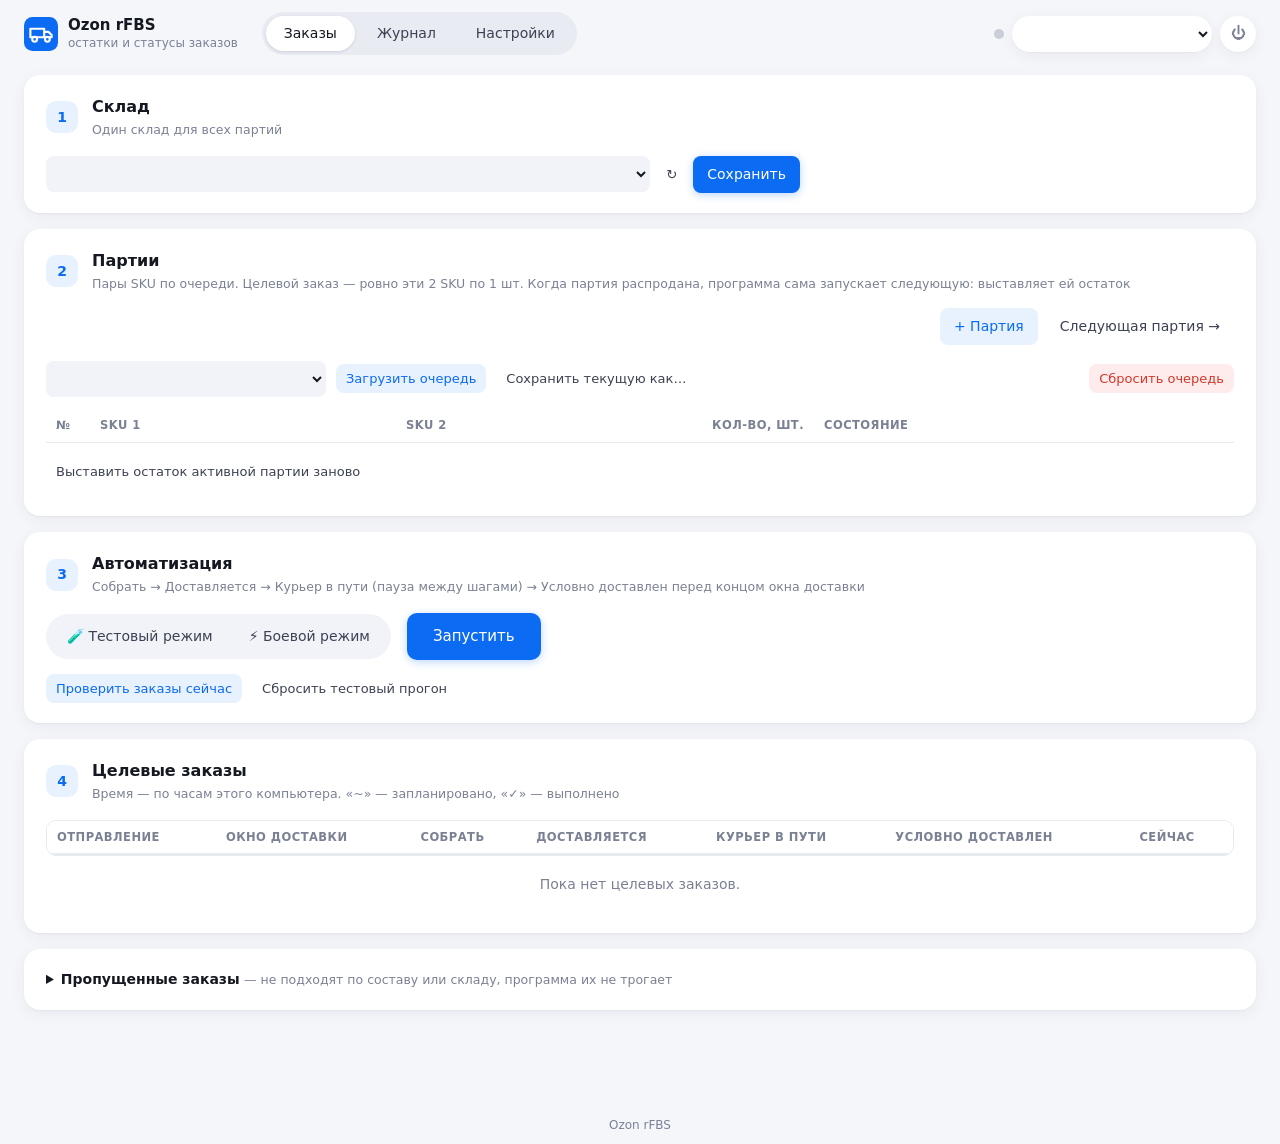
==== app/static/index.html @ b7fdc550 "Импорт исходников rfbs 1.5.2 (digushok/rfbs) без изменений Источник: https://github.com/digushok/rfb" ====
<!doctype html>
<html lang="ru">
<head>
<meta charset="utf-8">
<meta name="viewport" content="width=device-width, initial-scale=1">
<title>Ozon rFBS</title>
<link rel="icon" href="icon.svg" type="image/svg+xml">
<link rel="stylesheet" href="style.css">
</head>
<body>
<header class="top">
  <div class="top-in">
    <div class="brand"><img src="icon.svg" alt="" class="logo"><div><b>Ozon rFBS</b><span>остатки и статусы заказов</span></div></div>
    <nav class="tabs">
      <button data-tab="orders" class="on">Заказы</button>
      <button data-tab="log">Журнал</button>
      <button data-tab="settings">Настройки</button>
    </nav>
    <div class="shop">
      <span id="runDot" class="dot" title="Автоматизация"></span>
      <select id="shopSel" title="Магазин"></select>
      <button class="icon-btn" id="quitBtn" title="Закрыть программу">⏻</button>
    </div>
  </div>
</header>

<main>
  <!-- ======================= ЗАКАЗЫ ======================= -->
  <section id="tab-orders" class="tab">
    <div id="demoNote" class="banner hidden"><b>Демо-магазин.</b> Запросы идут в демо-Озон внутри программы, в настоящий магазин ничего не отправляется. Новые демо-заказы появляются примерно раз в 2 минуты, окно доставки у них около 10 минут.</div>
    <div id="keyNote" class="banner warn hidden">Чтобы начать, укажите Client-Id и API-ключ во вкладке «Настройки».</div>
    <div id="testNote" class="banner test hidden"><b>Тестовый режим.</b> Программа читает настоящие заказы из Ozon и показывает, что и когда она сделала бы. Статусы и остатки в Ozon <b>не меняются</b>. Шаги симулируются и пишутся в журнал с пометкой [ТЕСТ].</div>
    <div id="liveNote" class="banner err hidden"><b>Боевой режим.</b> Программа по-настоящему меняет статусы заказов и остатки в Ozon.</div>

    <div class="card">
      <div class="card-h"><span class="step">1</span><div><h2>Склад</h2><p class="sub">Один склад для всех партий</p></div></div>
      <div class="row tight wh">
        <select id="whSel" class="grow"></select>
        <button class="btn ghost sm" id="whReload" title="Загрузить склады из Ozon">↻</button>
        <button class="btn primary" id="cfgSave">Сохранить</button><span id="cfgMsg" class="muted"></span>
      </div>
    </div>

    <div class="card">
      <div class="card-h"><span class="step">2</span><div><h2>Партии</h2><p class="sub">Пары SKU по очереди. Целевой заказ — ровно эти 2 SKU по 1 шт. Когда партия распродана, программа сама запускает следующую: выставляет ей остаток</p></div>
        <div class="actions">
          <button class="btn soft" id="batchAdd">+ Партия</button>
          <button class="btn ghost" id="batchNext" title="Завершить текущую партию и запустить следующую из очереди">Следующая партия →</button>
        </div>
      </div>
      <div class="row wrap tplbar">
        <select id="tplSel" class="tplsel"></select>
        <button class="btn soft sm" id="tplLoad">Загрузить очередь</button>
        <button class="btn ghost sm" id="tplSaveAs">Сохранить текущую как…</button>
        <span class="grow"></span>
        <button class="btn danger sm" id="queueReset" title="Удалить все партии и выключить автоматизацию">Сбросить очередь</button>
      </div>
      <div class="scroll"><table class="grid batches" id="batchTable">
        <thead><tr><th style="width:44px">№</th><th>SKU 1</th><th>SKU 2</th><th class="r" style="width:110px">Кол-во, шт.</th><th style="width:300px">Состояние</th><th style="width:120px"></th></tr></thead>
        <tbody></tbody>
      </table></div>
      <div class="row wrap">
        <button class="btn primary hidden" id="batchSave">Сохранить очередь</button>
        <span id="batchDirty" class="chip warn hidden">очередь изменена — не забудьте сохранить</span>
        <button class="btn ghost sm" id="stockApply" title="Ещё раз выставить остаток активной партии">Выставить остаток активной партии заново</button>
      </div>
      <div id="stockMsg" class="msgs"></div>
    </div>

    <div class="card">
      <div class="card-h"><span class="step">3</span><div><h2>Автоматизация</h2><p class="sub">Собрать → Доставляется → Курьер в пути (пауза между шагами) → Условно доставлен перед концом окна доставки</p></div></div>
      <div class="auto">
        <div class="seg big" id="modeSeg">
          <label><input type="radio" name="mode" value="test"><span>🧪 Тестовый режим</span></label>
          <label><input type="radio" name="mode" value="live"><span>⚡ Боевой режим</span></label>
        </div>
        <button class="btn primary lg" id="runBtn">Запустить</button>
        <div class="runinfo" id="runInfo"></div>
      </div>
      <div class="row wrap">
        <button class="btn soft sm" id="pollNow">Проверить заказы сейчас</button>
        <button class="btn ghost sm" id="testReset" title="Забыть симулированные шаги и прогнать тест заново">Сбросить тестовый прогон</button>
        <span id="demoBtns" class="hidden">
          <span class="muted small">Демо-заказ:</span>
          <button class="btn ghost sm" data-kind="target">целевой</button>
          <button class="btn ghost sm" data-kind="single">1 товар</button>
          <button class="btn ghost sm" data-kind="double">2 шт. одного SKU</button>
          <button class="btn ghost sm" data-kind="other">другой товар</button>
        </span>
      </div>
    </div>

    <div class="card">
      <div class="card-h"><span class="step">4</span><div><h2>Целевые заказы <span class="muted" id="ordersCount"></span></h2><p class="sub" id="ordersSub">Время — по часам этого компьютера. «~» — запланировано, «✓» — выполнено</p></div></div>
      <div class="scroll tablebox"><table class="grid" id="ordersTable">
        <thead><tr><th>Отправление</th><th>Окно доставки</th><th>Собрать</th><th>Доставляется</th><th>Курьер в пути</th><th>Условно доставлен</th><th>Сейчас</th></tr></thead>
        <tbody></tbody>
      </table></div>
      <div id="ordersEmpty" class="empty muted">Пока нет целевых заказов.</div>
    </div>

    <details class="card skipped">
      <summary><b>Пропущенные заказы</b> <span class="muted" id="skipCount"></span><span class="muted small"> — не подходят по составу или складу, программа их не трогает</span></summary>
      <div class="scroll tablebox"><table class="grid" id="skipTable">
        <thead><tr><th>Отправление</th><th>Создан</th><th>Состав (SKU×шт)</th><th>Статус</th><th>Причина</th></tr></thead>
        <tbody></tbody>
      </table></div>
    </details>
  </section>

  <!-- ======================= ЖУРНАЛ ======================= -->
  <section id="tab-log" class="tab hidden">
    <div class="card">
      <div class="card-h"><div><h2>Журнал</h2><p class="sub">Всё, что программа делала и сделала бы в тестовом режиме. Полный журнал хранится в папке данных.</p></div>
        <div class="actions">
          <div class="seg" id="logFilter">
            <label><input type="radio" name="lf" value="" checked><span>Все</span></label>
            <label><input type="radio" name="lf" value="act"><span>Действия</span></label>
            <label><input type="radio" name="lf" value="err"><span>Ошибки</span></label>
          </div>
        </div>
      </div>
      <div id="logList" class="log"></div>
    </div>
  </section>

  <!-- ======================= НАСТРОЙКИ ======================= -->
  <section id="tab-settings" class="tab hidden">
    <div class="card">
      <div class="card-h"><div><h2>Магазин</h2><p class="sub">Ключ создаётся в кабинете Ozon: Настройки → Seller API. Нужные роли: «Posting FBS», «Stocks» (или «Product»)</p></div></div>
      <div class="form2">
        <label class="fld">Название<input id="sName"></label>
        <label class="fld">Client-Id<input id="sClient" autocomplete="off"></label>
        <label class="fld">API-ключ<input id="sKey" type="password" autocomplete="new-password"></label>
        <span></span>
      </div>
      <div class="row"><button class="btn primary" id="sSave">Сохранить</button><button class="btn soft" id="sCheck">Проверить подключение</button><span id="sMsg" class="muted"></span></div>
    </div>

    <div class="card">
      <div class="card-h"><div><h2>Параметры автоматизации</h2></div></div>
      <div class="form2">
        <label class="fld">Пауза между шагами, сек.<input type="number" id="pPause" min="10"></label>
        <label class="fld">Запас до конца окна доставки, мин.<input type="number" id="pMargin" min="0"></label>
        <label class="fld">Опрашивать Ozon каждые, сек.<input type="number" id="pPoll" min="15"></label>
        <label class="fld">Смотреть заказы за последние, дн.<input type="number" id="pLook" min="1"></label>
      </div>
      <h3 class="subh">Партии</h3>
      <div class="form2">
        <label class="fld">Выставлять следующую партию, когда до конца текущей осталось, заказов
          <input type="number" id="pPrestock" min="0" title="0 — только после того, как текущая партия распродана полностью"></label>
        <span class="muted small self-end">Например, 3: в партии на 25 после 22-го заказа следующая пара уже выставляется в наличие. Одновременно в продаже не больше двух пар. 0 — следующая выставляется только после полной распродажи.</span>
        <label class="switch"><input type="checkbox" id="pZeroOld"> Обнулять остаток старой пары, когда партия завершена</label>
        <label class="switch"><input type="checkbox" id="pZeroReset"> Обнулять остаток пар в продаже при сбросе очереди</label>
      </div>
      <div class="row"><button class="btn primary" id="pSave">Сохранить</button><span id="pMsg" class="muted"></span></div>
    </div>

    <div class="card">
      <div class="card-h"><div><h2>Сохранённые очереди</h2><p class="sub">Готовые наборы пар SKU с количеством. На вкладке «Заказы» очередь выбирается в списке и загружается одним нажатием</p></div>
        <div class="actions"><button class="btn soft" id="tplNew">+ Новая очередь</button></div></div>
      <div id="tplList" class="tpls"></div>
    </div>

    <div class="card">
      <div class="card-h"><div><h2>Магазины на этом компьютере</h2><p class="sub">Автоматизация каждого магазина работает независимо, даже если в окне выбран другой</p></div>
        <div class="actions"><button class="btn soft" id="shopNew">+ Магазин</button><button class="btn ghost" id="shopDemo">+ Демо-магазин</button></div></div>
      <div id="sShops" class="shops"></div>
    </div>

    <div class="card">
      <div class="card-h"><div><h2>О программе</h2><p class="sub" id="aboutSub"></p></div>
        <div class="actions"><a class="btn ghost" id="relLink" target="_blank" rel="noopener">Все версии на GitHub</a><button class="btn soft" id="updCheck">Проверить обновления</button></div></div>
      <div id="updRes" class="msgs"></div>
    </div>

    <div class="card">
      <div class="card-h"><div><h2>Данные программы</h2><p class="sub">Ключи, настройки, журналы и логи хранятся здесь и не пропадают при замене .exe</p></div>
        <div class="actions"><button class="btn ghost" id="dOpen">Открыть папку</button></div></div>
      <div class="pathbox muted" id="dataDir"></div>
      <p class="muted small">Программа работает, пока она запущена и компьютер включён. Закрытие вкладки браузера её не останавливает. Чтобы выйти, нажмите ⏻. При следующем запуске включённая автоматизация продолжит работу сама.</p>
    </div>
  </section>
</main>

<footer class="foot-bar"><span id="verFoot">Ozon rFBS</span></footer>
<div id="toast" class="toast hidden"></div>
<div id="modal" class="modal hidden"><div class="modal-box"><div id="modalBody"></div><div class="row r"><button class="btn ghost" id="modalNo">Отмена</button><button class="btn primary" id="modalYes">Да</button></div></div></div>
<script src="app.js"></script>
</body>
</html>
---- app/static/style.css ----
:root {
  --bg: #f4f6fa; --card: #ffffff; --ink: #141821; --ink2: #3c4252; --muted: #7a8193; --line: #e6e9f0; --field: #f1f3f8;
  --accent: #0b6bf2; --accent-2: #0759cc; --accent-soft: #e8f1fe; --accent-ink: #ffffff;
  --ok: #128a50; --ok-soft: #e2f6eb; --warn: #a96300; --warn-soft: #fff3df; --err: #d2382d; --err-soft: #fdeceb;
  --test: #6d3fd1; --test-soft: #f1ebfd;
  --r-lg: 16px; --r-md: 10px; --r-sm: 8px;
  --shadow: 0 1px 2px rgba(20, 24, 33, .04), 0 4px 16px rgba(20, 24, 33, .05);
}
* { box-sizing: border-box; }
html, body { margin: 0; background: var(--bg); color: var(--ink); font: 14px/1.5 "Segoe UI Variable Text", "Segoe UI", system-ui, -apple-system, Roboto, Arial, sans-serif; -webkit-font-smoothing: antialiased; }
button, input, select, textarea { font: inherit; color: inherit; }
.hidden { display: none !important; }
.muted { color: var(--muted); }
.small { font-size: 12.5px; }
.r { text-align: right; }
b { font-weight: 600; }

/* шапка */
.top { position: sticky; top: 0; z-index: 20; background: rgba(244, 246, 250, .88); backdrop-filter: saturate(1.4) blur(12px); }
.top-in { max-width: 1280px; margin: 0 auto; display: flex; align-items: center; gap: 24px; padding: 12px 24px; flex-wrap: wrap; }
.brand { display: flex; align-items: center; gap: 10px; white-space: nowrap; }
.brand .logo { width: 34px; height: 34px; }
.brand b { display: block; font-size: 15px; line-height: 1.2; }
.brand span { display: block; font-size: 12px; color: var(--muted); }
.tabs { display: flex; gap: 4px; background: #e8ebf2; padding: 4px; border-radius: 999px; }
.tabs button { border: 0; background: none; padding: 7px 18px; border-radius: 999px; cursor: pointer; color: var(--ink2); font-weight: 500; }
.tabs button:hover { color: var(--ink); }
.tabs button.on { background: var(--card); color: var(--ink); box-shadow: 0 1px 3px rgba(20, 24, 33, .12); }
.shop { margin-left: auto; display: flex; gap: 8px; align-items: center; }
.shop select { min-width: 200px; background: var(--card); border-radius: 999px; padding-left: 14px; box-shadow: var(--shadow); }
.icon-btn { width: 36px; height: 36px; border-radius: 50%; border: 0; background: var(--card); box-shadow: var(--shadow); cursor: pointer; color: var(--muted); font-size: 15px; }
.icon-btn:hover { color: var(--err); }
.dot { width: 10px; height: 10px; border-radius: 50%; background: #c9ced9; }
.dot.on { background: var(--ok); box-shadow: 0 0 0 4px var(--ok-soft); }
.dot.on.test { background: var(--test); box-shadow: 0 0 0 4px var(--test-soft); }

main { max-width: 1280px; margin: 0 auto; padding: 8px 24px 80px; }

/* карточки */
.card { background: var(--card); border-radius: var(--r-lg); padding: 20px 22px; margin-bottom: 16px; box-shadow: var(--shadow); }
.card-h { display: flex; align-items: center; gap: 14px; margin-bottom: 16px; flex-wrap: wrap; }
.card-h h2 { font-size: 16px; font-weight: 600; margin: 0; }
.card-h .sub { margin: 2px 0 0; font-size: 12.5px; color: var(--muted); }
.card-h .actions { margin-left: auto; display: flex; gap: 8px; align-items: center; }
.step { flex: none; width: 32px; height: 32px; border-radius: 10px; background: var(--accent-soft); color: var(--accent); display: grid; place-items: center; font-weight: 700; }
.banner { padding: 12px 16px; border-radius: var(--r-md); background: var(--accent-soft); color: #0a4aa8; margin-bottom: 16px; }
.banner.warn { background: var(--warn-soft); color: var(--warn); }
.banner.err { background: var(--err-soft); color: var(--err); }
.banner.test { background: var(--test-soft); color: var(--test); }

/* кнопки */
.btn { border: 0; background: var(--field); padding: 8px 14px; border-radius: var(--r-sm); cursor: pointer; white-space: nowrap; font-weight: 500; color: var(--ink); display: inline-flex; align-items: center; gap: 6px; }
.btn:hover { background: #e6e9f1; }
.btn:active { transform: translateY(1px); }
.btn.primary { background: var(--accent); color: var(--accent-ink); box-shadow: 0 2px 8px rgba(11, 107, 242, .28); }
.btn.primary:hover { background: var(--accent-2); }
.btn.soft { background: var(--accent-soft); color: var(--accent); }
.btn.ghost { background: none; color: var(--ink2); }
.btn.ghost:hover { background: var(--field); }
.btn.danger { background: var(--err-soft); color: var(--err); }
.btn.stop { background: var(--err); color: #fff; box-shadow: 0 2px 8px rgba(210, 56, 45, .28); }
.btn.sm { padding: 5px 10px; font-size: 13px; }
.btn.lg { padding: 12px 26px; font-size: 15px; border-radius: var(--r-md); }
.btn:disabled { opacity: .45; cursor: default; box-shadow: none; }

/* поля */
input, select { border: 1px solid transparent; border-radius: var(--r-sm); padding: 8px 10px; background: var(--field); min-width: 0; }
input:focus, select:focus { outline: none; border-color: var(--accent); background: #fff; box-shadow: 0 0 0 3px var(--accent-soft); }
.fld { display: flex; flex-direction: column; gap: 6px; font-size: 12.5px; color: var(--muted); }
.fld input, .fld select { font-size: 14px; color: var(--ink); }
.fld.inline { flex-direction: row; align-items: center; gap: 10px; }
.w110 { width: 110px; }
.grow { flex: 1; }
.row { display: flex; gap: 10px; align-items: center; margin-top: 14px; }
.row.tight { margin: 0; gap: 6px; }
.row.wrap { flex-wrap: wrap; }
.row.r { justify-content: flex-end; }
.form2 { display: grid; grid-template-columns: 1fr 1fr; gap: 14px 18px; }
.form3 { display: grid; grid-template-columns: 2fr 1fr 1fr; gap: 14px 18px; }
@media (max-width: 800px) { .form2, .form3 { grid-template-columns: 1fr; } }

.seg { display: inline-flex; background: var(--field); border-radius: 999px; padding: 3px; }
.seg label { cursor: pointer; }
.seg input { display: none; }
.seg span { display: block; padding: 6px 14px; border-radius: 999px; color: var(--ink2); font-size: 13px; }
.seg input:checked + span { background: #fff; color: var(--ink); box-shadow: 0 1px 3px rgba(20, 24, 33, .12); }
.seg.big span { padding: 9px 18px; font-size: 14px; font-weight: 500; }
#modeSeg input[value=test]:checked + span { color: var(--test); }
#modeSeg input[value=live]:checked + span { color: var(--err); }

.prods { display: grid; grid-template-columns: 1fr 1fr; gap: 10px; margin-top: 14px; }
.prod { background: var(--field); border-radius: var(--r-md); padding: 10px 14px; }
.prod .t { font-weight: 600; }
.prod.miss { background: var(--err-soft); color: var(--err); }
.stk { display: inline-block; margin-top: 4px; font-size: 12.5px; }
.stk b { font-size: 14px; }
.msgs { margin-top: 10px; font-size: 13px; }
.msgs div { padding: 6px 10px; border-radius: 6px; background: var(--field); margin-top: 6px; }
.msgs .test { background: var(--test-soft); color: var(--test); }
.msgs .ok { background: var(--ok-soft); color: var(--ok); }
.msgs .err { background: var(--err-soft); color: var(--err); }

.auto { display: flex; gap: 16px; align-items: center; flex-wrap: wrap; }
.runinfo { font-size: 13px; color: var(--muted); }
.runinfo .e { color: var(--err); }

/* таблицы */
.scroll { overflow-x: auto; }
/* Таблицы заказов: фиксированная высота с прокруткой, шапка остаётся на месте */
.tablebox { max-height: min(560px, 65vh); overflow: auto; border: 1px solid var(--line); border-radius: var(--r-md); }
.tablebox thead th { position: sticky; top: 0; z-index: 1; background: var(--card); box-shadow: inset 0 -1px 0 var(--line); }
.tablebox::-webkit-scrollbar { width: 10px; height: 10px; }
.tablebox::-webkit-scrollbar-thumb { background: #cfd5e1; border-radius: 10px; border: 2px solid var(--card); }
.tablebox::-webkit-scrollbar-track { background: transparent; }
table.grid { width: 100%; border-collapse: collapse; }
.grid th { text-align: left; font-size: 11.5px; font-weight: 600; text-transform: uppercase; letter-spacing: .04em; color: var(--muted); padding: 8px 10px; border-bottom: 1px solid var(--line); white-space: nowrap; }
.grid td { padding: 10px; border-bottom: 1px solid var(--line); vertical-align: top; font-size: 13px; }
.grid tr:last-child td { border-bottom: 0; }
.grid tr.fin td { opacity: .55; }
.pn { font-weight: 600; font-variant-numeric: tabular-nums; }
.st { white-space: nowrap; font-variant-numeric: tabular-nums; }
.st.done { color: var(--ok); }
.st.plan { color: var(--ink2); }
.st.simu { color: var(--test); }
.st.manual { color: var(--warn); }
.chip { display: inline-block; padding: 2px 8px; border-radius: 999px; font-size: 12px; background: var(--field); color: var(--ink2); white-space: nowrap; }
.chip.ok { background: var(--ok-soft); color: var(--ok); }
.chip.warn { background: var(--warn-soft); color: var(--warn); }
.chip.err { background: var(--err-soft); color: var(--err); }
.chip.next { background: var(--accent-soft); color: var(--accent); }
.note { font-size: 12px; margin-top: 4px; }
.note.err { color: var(--err); }
.note.warn { color: var(--warn); }
.empty { padding: 18px 10px; text-align: center; }
details.skipped summary { cursor: pointer; }
details.skipped[open] summary { margin-bottom: 12px; }

/* журнал */
.log { font: 12.5px/1.55 ui-monospace, "Cascadia Mono", Consolas, monospace; max-height: calc(100vh - 260px); overflow: auto; background: #fbfcfe; border-radius: var(--r-md); padding: 10px 12px; border: 1px solid var(--line); }
.log div { padding: 1px 0; white-space: pre-wrap; }
.log .tm { color: var(--muted); margin-right: 8px; }
.log .ok { color: var(--ok); }
.log .err { color: var(--err); }
.log .warn { color: var(--warn); }
.log .test { color: var(--test); }

.shops { display: flex; flex-direction: column; gap: 8px; }
.shoprow { display: flex; align-items: center; gap: 10px; padding: 10px 14px; background: var(--field); border-radius: var(--r-md); }
.shoprow .n { font-weight: 600; }
.shoprow .a { margin-left: auto; display: flex; gap: 6px; }
.pathbox { background: var(--field); padding: 10px 14px; border-radius: var(--r-md); font-family: ui-monospace, Consolas, monospace; font-size: 12.5px; word-break: break-all; }

.foot-bar { text-align: center; font-size: 12px; color: var(--muted); padding: 10px; }
.toast { position: fixed; left: 50%; bottom: 28px; transform: translateX(-50%); background: var(--ink); color: #fff; padding: 10px 18px; border-radius: 10px; z-index: 50; box-shadow: 0 8px 24px rgba(0, 0, 0, .2); max-width: 80vw; }
.toast.err { background: var(--err); }
.modal { position: fixed; inset: 0; background: rgba(20, 24, 33, .4); display: grid; place-items: center; z-index: 60; }
.modal-box { background: #fff; border-radius: var(--r-lg); padding: 22px; width: min(520px, 92vw); box-shadow: 0 20px 60px rgba(0, 0, 0, .25); }

/* партии */
.wh { margin-top: 0; max-width: 760px; }
.batches td { vertical-align: middle; }
.batches input { width: 100%; }
.batches input.qty { width: 90px; text-align: right; }
.batches tr.active td { background: #f3f8ff; }
.batches tr.done td { color: var(--muted); }
.bn { font-weight: 600; font-variant-numeric: tabular-nums; }
.pname { font-size: 12px; color: var(--muted); max-width: 260px; overflow: hidden; text-overflow: ellipsis; white-space: nowrap; }
.pname.miss { color: var(--err); }
.bar { height: 6px; background: var(--field); border-radius: 6px; overflow: hidden; margin-top: 6px; }
.bar i { display: block; height: 100%; background: var(--accent); border-radius: 6px; }
.icons { display: flex; gap: 2px; justify-content: flex-end; }
.icons .btn { padding: 4px 8px; }
/* сохранённые очереди */
.tplbar { margin: 0 0 12px; }
.tplsel { min-width: 280px; max-width: 420px; }
.tpls { display: flex; flex-direction: column; gap: 14px; }
.tpl { border: 1px solid var(--line); border-radius: var(--r-md); padding: 12px 14px; }
.tpl-h { margin-bottom: 8px; gap: 10px; }
.tpl .tname { min-width: 320px; font-weight: 600; }
.tplrows td { vertical-align: middle; padding: 6px 10px; }
.tplrows input { width: 100%; }
.tplrows input.qty { width: 90px; text-align: right; }
.modal-list { max-height: 260px; overflow: auto; background: var(--field); border-radius: var(--r-sm); padding: 8px 12px; font-size: 13px; margin: 8px 0; }
#modalBody { max-height: 70vh; overflow: auto; }
input.full { width: 100%; margin-top: 6px; }
.subh { font-size: 13px; font-weight: 600; margin: 20px 0 10px; color: var(--ink2); }
.self-end { align-self: end; }
.batches tr.next td { background: #f6faf3; }
.switch { display: inline-flex; align-items: center; gap: 8px; cursor: pointer; font-size: 13px; }
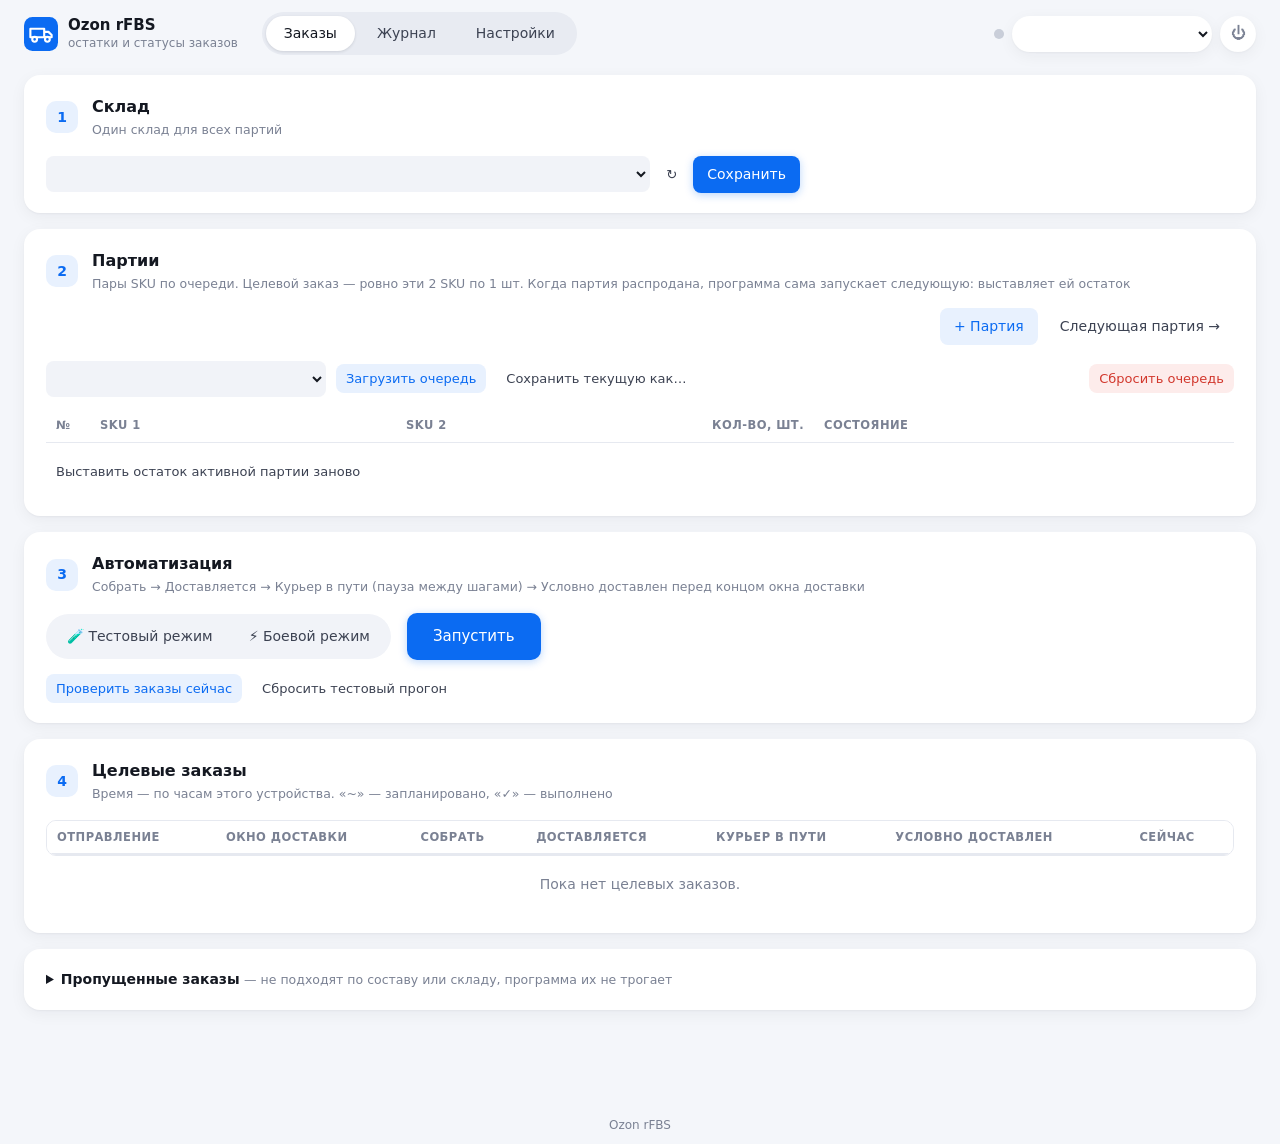
==== commit 72359666: "Серверная версия для OpenMediaVault: вход, мобильный интерфейс, Docker - Серверный режим (OZON_RFBS_" ====
--- a/app/static/index.html
+++ b/app/static/index.html
@@ -2,24 +2,33 @@
 <html lang="ru">
 <head>
 <meta charset="utf-8">
-<meta name="viewport" content="width=device-width, initial-scale=1">
+<meta name="viewport" content="width=device-width, initial-scale=1, viewport-fit=cover">
 <title>Ozon rFBS</title>
 <link rel="icon" href="icon.svg" type="image/svg+xml">
+<link rel="manifest" href="manifest.webmanifest">
+<link rel="apple-touch-icon" href="apple-touch-icon.png">
+<meta name="theme-color" content="#f4f6fa">
+<meta name="apple-mobile-web-app-capable" content="yes">
+<meta name="mobile-web-app-capable" content="yes">
+<meta name="apple-mobile-web-app-title" content="Ozon rFBS">
+<meta name="apple-mobile-web-app-status-bar-style" content="default">
 <link rel="stylesheet" href="style.css">
+<link rel="stylesheet" href="mobile.css">
 </head>
 <body>
 <header class="top">
   <div class="top-in">
     <div class="brand"><img src="icon.svg" alt="" class="logo"><div><b>Ozon rFBS</b><span>остатки и статусы заказов</span></div></div>
     <nav class="tabs">
-      <button data-tab="orders" class="on">Заказы</button>
-      <button data-tab="log">Журнал</button>
-      <button data-tab="settings">Настройки</button>
+      <button data-tab="orders" class="on"><i class="ti">📦</i>Заказы</button>
+      <button data-tab="log"><i class="ti">📋</i>Журнал</button>
+      <button data-tab="settings"><i class="ti">⚙️</i>Настройки</button>
     </nav>
     <div class="shop">
       <span id="runDot" class="dot" title="Автоматизация"></span>
       <select id="shopSel" title="Магазин"></select>
       <button class="icon-btn" id="quitBtn" title="Закрыть программу">⏻</button>
+      <button class="icon-btn hidden" id="logoutBtn" title="Выйти" aria-label="Выйти"><svg viewBox="0 0 24 24" fill="none" stroke="currentColor" stroke-width="2" stroke-linecap="round" stroke-linejoin="round"><path d="M9 21H5a2 2 0 0 1-2-2V5a2 2 0 0 1 2-2h4"/><path d="M16 17l5-5-5-5"/><path d="M21 12H9"/></svg></button>
     </div>
   </div>
 </header>
@@ -91,7 +100,7 @@
     </div>
 
     <div class="card">
-      <div class="card-h"><span class="step">4</span><div><h2>Целевые заказы <span class="muted" id="ordersCount"></span></h2><p class="sub" id="ordersSub">Время — по часам этого компьютера. «~» — запланировано, «✓» — выполнено</p></div></div>
+      <div class="card-h"><span class="step">4</span><div><h2>Целевые заказы <span class="muted" id="ordersCount"></span></h2><p class="sub" id="ordersSub">Время — по часам этого устройства. «~» — запланировано, «✓» — выполнено</p></div></div>
       <div class="scroll tablebox"><table class="grid" id="ordersTable">
         <thead><tr><th>Отправление</th><th>Окно доставки</th><th>Собрать</th><th>Доставляется</th><th>Курьер в пути</th><th>Условно доставлен</th><th>Сейчас</th></tr></thead>
         <tbody></tbody>
@@ -163,9 +172,15 @@
     </div>
 
     <div class="card">
-      <div class="card-h"><div><h2>Магазины на этом компьютере</h2><p class="sub">Автоматизация каждого магазина работает независимо, даже если в окне выбран другой</p></div>
+      <div class="card-h"><div><h2 id="shopsTitle">Магазины на этом компьютере</h2><p class="sub">Автоматизация каждого магазина работает независимо, даже если в окне выбран другой</p></div>
         <div class="actions"><button class="btn soft" id="shopNew">+ Магазин</button><button class="btn ghost" id="shopDemo">+ Демо-магазин</button></div></div>
       <div id="sShops" class="shops"></div>
+    </div>
+
+    <div class="card hidden" id="usersCard">
+      <div class="card-h"><div><h2>Пользователи</h2><p class="sub">Все пользователи видят все магазины и могут их настраивать. Вы вошли как <b id="meName"></b></p></div>
+        <div class="actions"><button class="btn soft" id="userAdd">+ Пользователь</button></div></div>
+      <div id="usersList" class="shops"></div>
     </div>
 
     <div class="card">
@@ -175,10 +190,10 @@
     </div>
 
     <div class="card">
-      <div class="card-h"><div><h2>Данные программы</h2><p class="sub">Ключи, настройки, журналы и логи хранятся здесь и не пропадают при замене .exe</p></div>
+      <div class="card-h"><div><h2>Данные программы</h2><p class="sub" id="dataSub">Ключи, настройки, журналы и логи хранятся здесь и не пропадают при замене .exe</p></div>
         <div class="actions"><button class="btn ghost" id="dOpen">Открыть папку</button></div></div>
       <div class="pathbox muted" id="dataDir"></div>
-      <p class="muted small">Программа работает, пока она запущена и компьютер включён. Закрытие вкладки браузера её не останавливает. Чтобы выйти, нажмите ⏻. При следующем запуске включённая автоматизация продолжит работу сама.</p>
+      <p class="muted small" id="dataNote">Программа работает, пока она запущена и компьютер включён. Закрытие вкладки браузера её не останавливает. Чтобы выйти, нажмите ⏻. При следующем запуске включённая автоматизация продолжит работу сама.</p>
     </div>
   </section>
 </main>
@@ -187,5 +202,6 @@
 <div id="toast" class="toast hidden"></div>
 <div id="modal" class="modal hidden"><div class="modal-box"><div id="modalBody"></div><div class="row r"><button class="btn ghost" id="modalNo">Отмена</button><button class="btn primary" id="modalYes">Да</button></div></div></div>
 <script src="app.js"></script>
+<script src="server.js"></script>
 </body>
 </html>
--- a/app/static/mobile.css
+++ b/app/static/mobile.css
@@ -0,0 +1,136 @@
+/* Серверная версия (rfbs_server): мобильная вёрстка, нижняя панель вкладок, страница входа.
+   Подключается после style.css программы автора и только дополняет его. */
+
+.tabs .ti { display: none; font-style: normal; }
+#logoutBtn svg { width: 18px; height: 18px; vertical-align: middle; }
+
+/* ---------- страница входа ---------- */
+.login-wrap { min-height: 100vh; min-height: 100dvh; display: grid; place-items: center; padding: 24px 16px; }
+.login-card { width: min(380px, 100%); display: flex; flex-direction: column; gap: 14px; padding: 26px 24px; margin: 0; }
+.login-card .brand { margin-bottom: 6px; }
+.login-card .btn { justify-content: center; margin-top: 4px; }
+.login-card input { font-size: 16px; padding: 11px 12px; }
+.login-err { background: var(--err-soft); color: var(--err); padding: 10px 12px; border-radius: var(--r-sm); font-size: 13.5px; }
+
+/* ---------- телефон ---------- */
+@media (max-width: 760px) {
+  html, body { font-size: 15px; }
+  body { padding-bottom: calc(64px + env(safe-area-inset-bottom)); }
+
+  /* шапка: логотип, магазин, индикатор.
+     backdrop-filter у шапки убираем: иначе нижняя панель (position: fixed внутри шапки) прилипает к шапке, а не к экрану */
+  .top { backdrop-filter: none; -webkit-backdrop-filter: none; background: rgba(244, 246, 250, .97); box-shadow: 0 1px 0 var(--line); }
+  .top-in { padding: 8px 12px; padding-top: calc(8px + env(safe-area-inset-top)); gap: 10px; flex-wrap: nowrap; }
+  .brand .logo { width: 30px; height: 30px; }
+  .brand > div { display: none; }
+  .login-card .brand > div { display: block; }
+  .shop { flex: 1; min-width: 0; margin-left: 0; }
+  .shop select { flex: 1; min-width: 0; width: 100%; height: 40px; }
+  .icon-btn { flex: none; width: 40px; height: 40px; }
+
+  /* вкладки — нижняя панель, как в приложениях */
+  .tabs { position: fixed; left: 0; right: 0; bottom: 0; z-index: 30; display: grid; grid-template-columns: repeat(3, 1fr);
+    gap: 0; padding: 4px 6px calc(4px + env(safe-area-inset-bottom)); border-radius: 0; background: rgba(255, 255, 255, .96);
+    backdrop-filter: saturate(1.4) blur(12px); box-shadow: 0 -1px 0 var(--line), 0 -4px 16px rgba(20, 24, 33, .05); }
+  .tabs button { display: flex; flex-direction: column; align-items: center; gap: 1px; padding: 6px 4px; border-radius: 12px; font-size: 11.5px; min-height: 52px; justify-content: center; }
+  .tabs button .ti { display: block; font-size: 20px; line-height: 1.1; filter: grayscale(1); opacity: .6; }
+  .tabs button.on { background: var(--accent-soft); color: var(--accent); box-shadow: none; }
+  .tabs button.on .ti { filter: none; opacity: 1; }
+
+  main { padding: 6px 10px 24px; }
+  .card { padding: 16px 14px; border-radius: 14px; margin-bottom: 12px; }
+  .card-h { gap: 10px; margin-bottom: 12px; }
+  .card-h > div:not(.actions) { flex: 1; min-width: 0; }
+  .card-h .actions { margin-left: 0; width: 100%; flex-wrap: wrap; }
+  .card-h .actions > .btn, .card-h .actions > a.btn { flex: 1; justify-content: center; }
+  .banner { padding: 10px 12px; margin-bottom: 12px; font-size: 13.5px; }
+
+  /* крупные кнопки и поля под палец; 16px — чтобы iPhone не увеличивал страницу при вводе */
+  .btn { min-height: 42px; padding: 9px 14px; justify-content: center; }
+  .btn.sm { min-height: 38px; padding: 7px 12px; font-size: 14px; }
+  input, select { font-size: 16px; min-height: 42px; }
+  .fld input, .fld select { font-size: 16px; }
+  .row { flex-wrap: wrap; }
+  .row .grow { flex-basis: 100%; }
+  .row.tight.wh .grow { flex-basis: 0; }
+  .wh { max-width: none; }
+  .msgs { font-size: 13.5px; }
+
+  /* партии: панель очередей */
+  .tplbar { gap: 8px; }
+  .tplbar .tplsel { min-width: 0; max-width: none; width: 100%; }
+  .tplbar > .btn { flex: 1; }
+  .tplbar > .grow { display: none; }
+  #queueReset { flex-basis: 100%; }
+
+  /* автоматизация */
+  .auto { flex-direction: column; align-items: stretch; gap: 12px; }
+  .seg.big { display: grid; grid-template-columns: 1fr 1fr; }
+  .seg.big span { text-align: center; padding: 10px 6px; font-size: 14px; }
+  #runBtn { width: 100%; justify-content: center; padding: 14px; font-size: 16px; }
+  #demoBtns { display: flex; flex-wrap: wrap; gap: 6px; align-items: center; width: 100%; }
+  #demoBtns.hidden { display: none; }
+
+  /* ---------- таблицы → карточки ---------- */
+  .scroll, .tablebox { overflow: visible; max-height: none; border: 0; border-radius: 0; }
+  table.grid, table.grid tbody { display: block; width: 100%; }
+  table.grid thead { display: none; }
+  table.grid tr { display: block; background: var(--card); border: 1px solid var(--line); border-radius: 12px; padding: 8px 12px; margin-bottom: 10px; }
+  table.grid td { display: flex; justify-content: space-between; align-items: center; gap: 12px; padding: 5px 0; border: 0; text-align: right; font-size: 14px; min-height: 30px; }
+  table.grid td::before { content: attr(data-label); flex: none; max-width: 48%; text-align: left; color: var(--muted); font-size: 12.5px; }
+  table.grid td:not([data-label])::before, table.grid td[data-label=""]::before { display: none; }
+  table.grid td[colspan] { display: block; text-align: center; }
+  table.grid td.r { text-align: right; }
+  .grid tr.fin td { opacity: 1; }
+  .grid tr.fin { opacity: .6; }
+
+  /* заказы: номер отправления — заголовок карточки */
+  #ordersTable td:first-child, #skipTable td:first-child { display: block; text-align: left; border-bottom: 1px solid var(--line); padding-bottom: 8px; margin-bottom: 4px; }
+  #ordersTable td:first-child::before, #skipTable td:first-child::before { display: none; }
+  #ordersTable td:first-child .pn { font-size: 15px; }
+  #ordersTable td:last-child { display: block; text-align: left; padding-top: 8px; }
+  #ordersTable td:last-child::before { display: block; margin-bottom: 4px; }
+  #skipTable td { align-items: flex-start; }
+  #skipTable td:last-child { text-align: left; display: block; }
+  #skipTable td:last-child::before { display: block; }
+
+  /* партии и сохранённые очереди: строки с полями ввода */
+  .batches tr.active { border-color: #bcd6fd; background: #f3f8ff; }
+  .batches tr.next { background: #f6faf3; }
+  .batches tr.active td, .batches tr.next td { background: none; }
+  .batches td:first-child, .tplrows td:first-child { font-size: 15px; }
+  .batches td:nth-child(5) { display: block; text-align: left; }
+  .batches td:nth-child(5)::before { display: block; margin-bottom: 4px; }
+  .batches td input, .tplrows td input { flex: 1; max-width: 62%; width: auto; text-align: right; }
+  .batches input.qty, .tplrows input.qty { width: auto; max-width: 40%; }
+  .batches td:nth-child(2), .batches td:nth-child(3) { flex-wrap: wrap; }
+  .pname { max-width: 100%; flex-basis: 100%; white-space: normal; text-align: right; }
+  .icons { width: 100%; justify-content: stretch; gap: 6px; }
+  .icons .btn { flex: 1; min-height: 40px; }
+  .tpl { padding: 10px; }
+  .tpl-h { flex-wrap: wrap; }
+  .tpl .tname { min-width: 0; flex-basis: 100%; }
+  .tpl-h .grow { display: none; }
+  .tpl-h .btn { flex: 1; }
+  .tplrows tr { background: var(--bg); }
+
+  /* журнал */
+  #tab-log .card-h .actions .seg { width: 100%; display: grid; grid-template-columns: repeat(3, 1fr); }
+  #tab-log .seg span { text-align: center; padding: 8px 4px; }
+  .log { max-height: none; height: calc(100dvh - 340px); min-height: 280px; font-size: 12px; padding: 8px 10px; }
+
+  /* магазины и пользователи */
+  .shoprow { flex-wrap: wrap; padding: 10px 12px; }
+  .shoprow .a { margin-left: 0; width: 100%; }
+  .shoprow .a .btn { flex: 1; }
+  .shoprow .a .chip { align-self: center; }
+
+  /* сообщения и окна */
+  .toast { bottom: calc(76px + env(safe-area-inset-bottom)); max-width: calc(100vw - 24px); width: max-content; text-align: center; }
+  .modal { align-items: end; }
+  .modal-box { width: 100%; border-radius: 18px 18px 0 0; padding: 20px 16px calc(16px + env(safe-area-inset-bottom)); }
+  .modal-box .row.r .btn { flex: 1; }
+  #modalBody { max-height: 65vh; }
+  .foot-bar { padding-bottom: 16px; }
+  details.skipped summary .small { display: block; }
+}
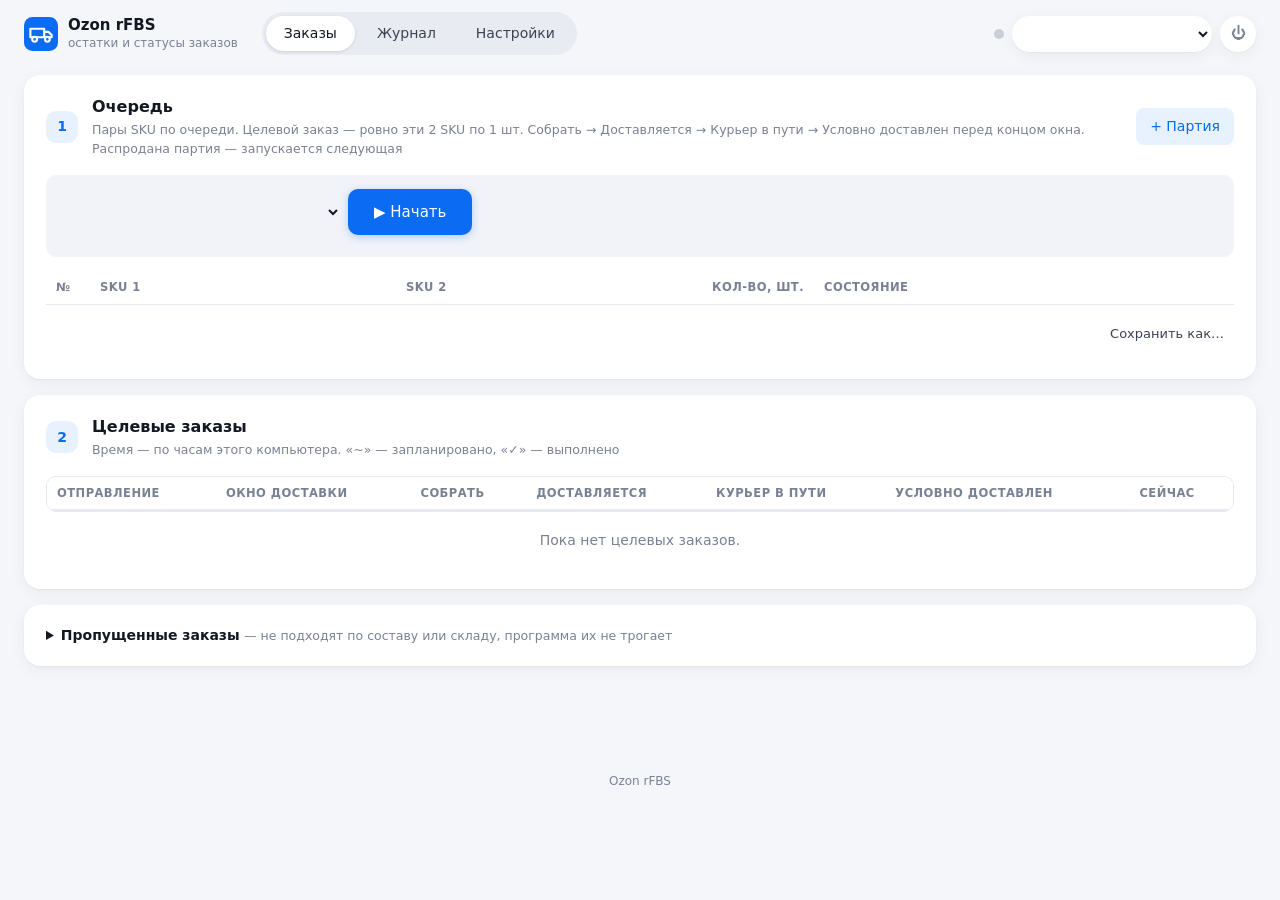
==== commit ff12b23f: "Импорт исходников rfbs 1.7.0 (digushok/rfbs) без изменений" ====
--- a/app/static/index.html
+++ b/app/static/index.html
@@ -2,33 +2,24 @@
 <html lang="ru">
 <head>
 <meta charset="utf-8">
-<meta name="viewport" content="width=device-width, initial-scale=1, viewport-fit=cover">
+<meta name="viewport" content="width=device-width, initial-scale=1">
 <title>Ozon rFBS</title>
 <link rel="icon" href="icon.svg" type="image/svg+xml">
-<link rel="manifest" href="manifest.webmanifest">
-<link rel="apple-touch-icon" href="apple-touch-icon.png">
-<meta name="theme-color" content="#f4f6fa">
-<meta name="apple-mobile-web-app-capable" content="yes">
-<meta name="mobile-web-app-capable" content="yes">
-<meta name="apple-mobile-web-app-title" content="Ozon rFBS">
-<meta name="apple-mobile-web-app-status-bar-style" content="default">
 <link rel="stylesheet" href="style.css">
-<link rel="stylesheet" href="mobile.css">
 </head>
 <body>
 <header class="top">
   <div class="top-in">
     <div class="brand"><img src="icon.svg" alt="" class="logo"><div><b>Ozon rFBS</b><span>остатки и статусы заказов</span></div></div>
     <nav class="tabs">
-      <button data-tab="orders" class="on"><i class="ti">📦</i>Заказы</button>
-      <button data-tab="log"><i class="ti">📋</i>Журнал</button>
-      <button data-tab="settings"><i class="ti">⚙️</i>Настройки</button>
+      <button data-tab="orders" class="on">Заказы</button>
+      <button data-tab="log">Журнал</button>
+      <button data-tab="settings">Настройки</button>
     </nav>
     <div class="shop">
       <span id="runDot" class="dot" title="Автоматизация"></span>
       <select id="shopSel" title="Магазин"></select>
       <button class="icon-btn" id="quitBtn" title="Закрыть программу">⏻</button>
-      <button class="icon-btn hidden" id="logoutBtn" title="Выйти" aria-label="Выйти"><svg viewBox="0 0 24 24" fill="none" stroke="currentColor" stroke-width="2" stroke-linecap="round" stroke-linejoin="round"><path d="M9 21H5a2 2 0 0 1-2-2V5a2 2 0 0 1 2-2h4"/><path d="M16 17l5-5-5-5"/><path d="M21 12H9"/></svg></button>
     </div>
   </div>
 </header>
@@ -38,56 +29,9 @@
   <section id="tab-orders" class="tab">
     <div id="demoNote" class="banner hidden"><b>Демо-магазин.</b> Запросы идут в демо-Озон внутри программы, в настоящий магазин ничего не отправляется. Новые демо-заказы появляются примерно раз в 2 минуты, окно доставки у них около 10 минут.</div>
     <div id="keyNote" class="banner warn hidden">Чтобы начать, укажите Client-Id и API-ключ во вкладке «Настройки».</div>
-    <div id="testNote" class="banner test hidden"><b>Тестовый режим.</b> Программа читает настоящие заказы из Ozon и показывает, что и когда она сделала бы. Статусы и остатки в Ozon <b>не меняются</b>. Шаги симулируются и пишутся в журнал с пометкой [ТЕСТ].</div>
-    <div id="liveNote" class="banner err hidden"><b>Боевой режим.</b> Программа по-настоящему меняет статусы заказов и остатки в Ozon.</div>
-
-    <div class="card">
-      <div class="card-h"><span class="step">1</span><div><h2>Склад</h2><p class="sub">Один склад для всех партий</p></div></div>
-      <div class="row tight wh">
-        <select id="whSel" class="grow"></select>
-        <button class="btn ghost sm" id="whReload" title="Загрузить склады из Ozon">↻</button>
-        <button class="btn primary" id="cfgSave">Сохранить</button><span id="cfgMsg" class="muted"></span>
-      </div>
-    </div>
-
-    <div class="card">
-      <div class="card-h"><span class="step">2</span><div><h2>Партии</h2><p class="sub">Пары SKU по очереди. Целевой заказ — ровно эти 2 SKU по 1 шт. Когда партия распродана, программа сама запускает следующую: выставляет ей остаток</p></div>
-        <div class="actions">
-          <button class="btn soft" id="batchAdd">+ Партия</button>
-          <button class="btn ghost" id="batchNext" title="Завершить текущую партию и запустить следующую из очереди">Следующая партия →</button>
-        </div>
-      </div>
-      <div class="row wrap tplbar">
-        <select id="tplSel" class="tplsel"></select>
-        <button class="btn soft sm" id="tplLoad">Загрузить очередь</button>
-        <button class="btn ghost sm" id="tplSaveAs">Сохранить текущую как…</button>
-        <span class="grow"></span>
-        <button class="btn danger sm" id="queueReset" title="Удалить все партии и выключить автоматизацию">Сбросить очередь</button>
-      </div>
-      <div class="scroll"><table class="grid batches" id="batchTable">
-        <thead><tr><th style="width:44px">№</th><th>SKU 1</th><th>SKU 2</th><th class="r" style="width:110px">Кол-во, шт.</th><th style="width:300px">Состояние</th><th style="width:120px"></th></tr></thead>
-        <tbody></tbody>
-      </table></div>
+    <div id="whNote" class="banner warn hidden">Выберите склад во вкладке «Настройки» → «Магазин».</div>
+    <div id="testNote" class="banner test hidden"><b>Тестовый режим.</b> Программа читает настоящие заказы из Ozon и показывает, что и когда она сделала бы. Статусы и остатки в Ozon <b>не меняются</b>, шаги пишутся в журнал с пометкой [ТЕСТ]. Выключается в «Настройках».
       <div class="row wrap">
-        <button class="btn primary hidden" id="batchSave">Сохранить очередь</button>
-        <span id="batchDirty" class="chip warn hidden">очередь изменена — не забудьте сохранить</span>
-        <button class="btn ghost sm" id="stockApply" title="Ещё раз выставить остаток активной партии">Выставить остаток активной партии заново</button>
-      </div>
-      <div id="stockMsg" class="msgs"></div>
-    </div>
-
-    <div class="card">
-      <div class="card-h"><span class="step">3</span><div><h2>Автоматизация</h2><p class="sub">Собрать → Доставляется → Курьер в пути (пауза между шагами) → Условно доставлен перед концом окна доставки</p></div></div>
-      <div class="auto">
-        <div class="seg big" id="modeSeg">
-          <label><input type="radio" name="mode" value="test"><span>🧪 Тестовый режим</span></label>
-          <label><input type="radio" name="mode" value="live"><span>⚡ Боевой режим</span></label>
-        </div>
-        <button class="btn primary lg" id="runBtn">Запустить</button>
-        <div class="runinfo" id="runInfo"></div>
-      </div>
-      <div class="row wrap">
-        <button class="btn soft sm" id="pollNow">Проверить заказы сейчас</button>
         <button class="btn ghost sm" id="testReset" title="Забыть симулированные шаги и прогнать тест заново">Сбросить тестовый прогон</button>
         <span id="demoBtns" class="hidden">
           <span class="muted small">Демо-заказ:</span>
@@ -100,7 +44,42 @@
     </div>
 
     <div class="card">
-      <div class="card-h"><span class="step">4</span><div><h2>Целевые заказы <span class="muted" id="ordersCount"></span></h2><p class="sub" id="ordersSub">Время — по часам этого устройства. «~» — запланировано, «✓» — выполнено</p></div></div>
+      <div class="card-h"><span class="step">1</span><div><h2>Очередь <span class="muted" id="whName"></span></h2><p class="sub">Пары SKU по очереди. Целевой заказ — ровно эти 2 SKU по 1 шт. Собрать → Доставляется → Курьер в пути → Условно доставлен перед концом окна. Распродана партия — запускается следующая</p></div>
+        <div class="actions">
+          <button class="btn soft" id="batchAdd">+ Партия</button>
+          <button class="btn ghost hidden" id="batchNext" title="Завершить текущую партию и запустить следующую из очереди">Следующая партия →</button>
+        </div>
+      </div>
+      <div class="qbar" id="qbar">
+        <div class="row wrap tight" id="qIdle">
+          <select id="tplSel" class="tplsel"></select>
+          <button class="btn primary lg" id="qStart">▶ Начать</button>
+        </div>
+        <div class="row wrap tight hidden" id="qRun">
+          <span id="qState" class="qstate"></span>
+          <button class="btn soft lg" id="qPause">⏸ Пауза</button>
+          <button class="btn stop lg" id="qFinish">■ Закончить</button>
+        </div>
+        <div class="runinfo" id="runInfo"></div>
+      </div>
+      <div class="scroll"><table class="grid batches" id="batchTable">
+        <thead><tr><th style="width:44px">№</th><th>SKU 1</th><th>SKU 2</th><th class="r" style="width:110px">Кол-во, шт.</th><th style="width:300px">Состояние</th><th style="width:120px"></th></tr></thead>
+        <tbody></tbody>
+      </table></div>
+      <div class="row wrap">
+        <button class="btn primary hidden" id="batchSave">Сохранить очередь</button>
+        <span id="batchDirty" class="chip warn hidden">очередь изменена — не забудьте сохранить</span>
+        <span class="grow"></span>
+        <span id="tplRunBox" class="hidden"><button class="btn ghost sm" id="tplLoad" title="Заменить партии «в очереди» партиями выбранной сохранённой очереди">Заменить очередь…</button></span>
+        <button class="btn ghost sm" id="tplSaveAs">Сохранить как…</button>
+        <button class="btn ghost sm hidden" id="stockApply" title="Ещё раз выставить остаток партии в продаже">Выставить остаток заново</button>
+        <button class="btn ghost sm hidden" id="pollNow">Проверить заказы сейчас</button>
+      </div>
+      <div id="stockMsg" class="msgs"></div>
+    </div>
+
+    <div class="card">
+      <div class="card-h"><span class="step">2</span><div><h2>Целевые заказы <span class="muted" id="ordersCount"></span></h2><p class="sub" id="ordersSub">Время — по часам этого компьютера. «~» — запланировано, «✓» — выполнено</p></div></div>
       <div class="scroll tablebox"><table class="grid" id="ordersTable">
         <thead><tr><th>Отправление</th><th>Окно доставки</th><th>Собрать</th><th>Доставляется</th><th>Курьер в пути</th><th>Условно доставлен</th><th>Сейчас</th></tr></thead>
         <tbody></tbody>
@@ -141,9 +120,16 @@
         <label class="fld">Название<input id="sName"></label>
         <label class="fld">Client-Id<input id="sClient" autocomplete="off"></label>
         <label class="fld">API-ключ<input id="sKey" type="password" autocomplete="new-password"></label>
-        <span></span>
+        <label class="fld">Склад (один для всех партий)
+          <span class="row tight wh"><select id="whSel" class="grow"></select><button class="btn ghost sm" id="whReload" title="Загрузить склады из Ozon">↻</button></span></label>
       </div>
       <div class="row"><button class="btn primary" id="sSave">Сохранить</button><button class="btn soft" id="sCheck">Проверить подключение</button><span id="sMsg" class="muted"></span></div>
+    </div>
+
+    <div class="card">
+      <div class="card-h"><div><h2>Тестовый режим</h2><p class="sub">Обычно выключен: программа работает по-настоящему. В тестовом режиме она читает заказы из Ozon, но ничего в нём не меняет — только пишет в журнал, что и когда сделала бы</p></div></div>
+      <label class="switch"><input type="checkbox" id="pTest"> Тестовый режим (в Ozon ничего не меняется)</label>
+      <p class="muted small">Переключать можно, когда очередь не идёт.</p>
     </div>
 
     <div class="card">
@@ -159,28 +145,29 @@
         <label class="fld">Выставлять следующую партию, когда до конца текущей осталось, заказов
           <input type="number" id="pPrestock" min="0" title="0 — только после того, как текущая партия распродана полностью"></label>
         <span class="muted small self-end">Например, 3: в партии на 25 после 22-го заказа следующая пара уже выставляется в наличие. Одновременно в продаже не больше двух пар. 0 — следующая выставляется только после полной распродажи.</span>
+        <label class="fld">Проверять остаток завершённых пар каждые, мин.
+          <input type="number" id="pStockCheck" min="1"></label>
+        <span class="muted small self-end">Если у пары уже завершённой партии снова появился остаток (например, после отмены заказа), программа его обнулит. Перед завершением очереди проверка делается ещё раз.</span>
         <label class="switch"><input type="checkbox" id="pZeroOld"> Обнулять остаток старой пары, когда партия завершена</label>
-        <label class="switch"><input type="checkbox" id="pZeroReset"> Обнулять остаток пар в продаже при сбросе очереди</label>
+        <label class="switch"><input type="checkbox" id="pZeroReset"> Обнулять остаток пар в продаже, когда очередь заканчивают кнопкой «Закончить»</label>
       </div>
+      <h3 class="subh">Нецелевые заказы</h3>
+      <p class="muted small">Нецелевой заказ со SKU пары в продаже (например, 10 шт. одного SKU) программа не ведёт, но возвращает остаток пары: будто заказа не было.</p>
+      <label class="switch"><input type="checkbox" id="pCancel"> Отменять нецелевые заказы со SKU из очереди</label>
+      <p class="muted small">Отменяются заказы в статусах «Ожидает сборки» и «Ожидает отгрузки», сделанные после «Начать», с причиной «Товар закончился на складе продавца». Ozon при такой отмене обнуляет остаток товаров заказа — программа сразу возвращает остаток всех SKU заказа, будто заказа не было (в том числе ваших других товаров из этого заказа).</p>
       <div class="row"><button class="btn primary" id="pSave">Сохранить</button><span id="pMsg" class="muted"></span></div>
     </div>
 
     <div class="card">
-      <div class="card-h"><div><h2>Сохранённые очереди</h2><p class="sub">Готовые наборы пар SKU с количеством. На вкладке «Заказы» очередь выбирается в списке и загружается одним нажатием</p></div>
+      <div class="card-h"><div><h2>Сохранённые очереди</h2><p class="sub">Готовые наборы пар SKU с количеством. На вкладке «Заказы» очередь выбирается в списке и начинается кнопкой «Начать»</p></div>
         <div class="actions"><button class="btn soft" id="tplNew">+ Новая очередь</button></div></div>
       <div id="tplList" class="tpls"></div>
     </div>
 
     <div class="card">
-      <div class="card-h"><div><h2 id="shopsTitle">Магазины на этом компьютере</h2><p class="sub">Автоматизация каждого магазина работает независимо, даже если в окне выбран другой</p></div>
+      <div class="card-h"><div><h2>Магазины на этом компьютере</h2><p class="sub">Автоматизация каждого магазина работает независимо, даже если в окне выбран другой</p></div>
         <div class="actions"><button class="btn soft" id="shopNew">+ Магазин</button><button class="btn ghost" id="shopDemo">+ Демо-магазин</button></div></div>
       <div id="sShops" class="shops"></div>
-    </div>
-
-    <div class="card hidden" id="usersCard">
-      <div class="card-h"><div><h2>Пользователи</h2><p class="sub">Все пользователи видят все магазины и могут их настраивать. Вы вошли как <b id="meName"></b></p></div>
-        <div class="actions"><button class="btn soft" id="userAdd">+ Пользователь</button></div></div>
-      <div id="usersList" class="shops"></div>
     </div>
 
     <div class="card">
@@ -190,10 +177,10 @@
     </div>
 
     <div class="card">
-      <div class="card-h"><div><h2>Данные программы</h2><p class="sub" id="dataSub">Ключи, настройки, журналы и логи хранятся здесь и не пропадают при замене .exe</p></div>
+      <div class="card-h"><div><h2>Данные программы</h2><p class="sub">Ключи, настройки, журналы и логи хранятся здесь и не пропадают при замене .exe</p></div>
         <div class="actions"><button class="btn ghost" id="dOpen">Открыть папку</button></div></div>
       <div class="pathbox muted" id="dataDir"></div>
-      <p class="muted small" id="dataNote">Программа работает, пока она запущена и компьютер включён. Закрытие вкладки браузера её не останавливает. Чтобы выйти, нажмите ⏻. При следующем запуске включённая автоматизация продолжит работу сама.</p>
+      <p class="muted small">Программа работает, пока она запущена и компьютер включён. Закрытие вкладки браузера её не останавливает. Чтобы выйти, нажмите ⏻. При следующем запуске идущая очередь продолжится сама.</p>
     </div>
   </section>
 </main>
@@ -202,6 +189,5 @@
 <div id="toast" class="toast hidden"></div>
 <div id="modal" class="modal hidden"><div class="modal-box"><div id="modalBody"></div><div class="row r"><button class="btn ghost" id="modalNo">Отмена</button><button class="btn primary" id="modalYes">Да</button></div></div></div>
 <script src="app.js"></script>
-<script src="server.js"></script>
 </body>
 </html>
--- a/app/static/style.css
+++ b/app/static/style.css
@@ -39,6 +39,7 @@
 /* карточки */
 .card { background: var(--card); border-radius: var(--r-lg); padding: 20px 22px; margin-bottom: 16px; box-shadow: var(--shadow); }
 .card-h { display: flex; align-items: center; gap: 14px; margin-bottom: 16px; flex-wrap: wrap; }
+.card-h > div:not(.actions) { flex: 1 1 320px; min-width: 0; }
 .card-h h2 { font-size: 16px; font-weight: 600; margin: 0; }
 .card-h .sub { margin: 2px 0 0; font-size: 12.5px; color: var(--muted); }
 .card-h .actions { margin-left: auto; display: flex; gap: 8px; align-items: center; }
@@ -187,3 +188,17 @@
 .self-end { align-self: end; }
 .batches tr.next td { background: #f6faf3; }
 .switch { display: inline-flex; align-items: center; gap: 8px; cursor: pointer; font-size: 13px; }
+/* управление очередью */
+.qbar { display: flex; flex-direction: column; gap: 8px; padding: 14px 16px; margin: 0 0 14px; background: var(--field); border-radius: var(--r-md); }
+.qbar .tplsel { min-height: 44px; }
+.qstate { font-size: 15px; font-weight: 600; margin-right: 6px; }
+.qstate.run { color: var(--ok); }
+.qstate.pause { color: var(--warn); }
+.qstate.fin { color: var(--accent); }
+.batches tr.skipped td { color: var(--muted); }
+.banner .row { margin-top: 8px; }
+.wh select { min-width: 0; }
+.dot.on.pause { background: var(--warn); box-shadow: 0 0 0 4px var(--warn-soft); }
+.modal-btns { display: flex; flex-direction: column; gap: 8px; margin-top: 14px; }
+.modal-btns .btn { width: 100%; justify-content: center; }
+@media (max-width: 600px) { .tplsel { min-width: 0; width: 100%; } .qbar .btn.lg { flex: 1; } }
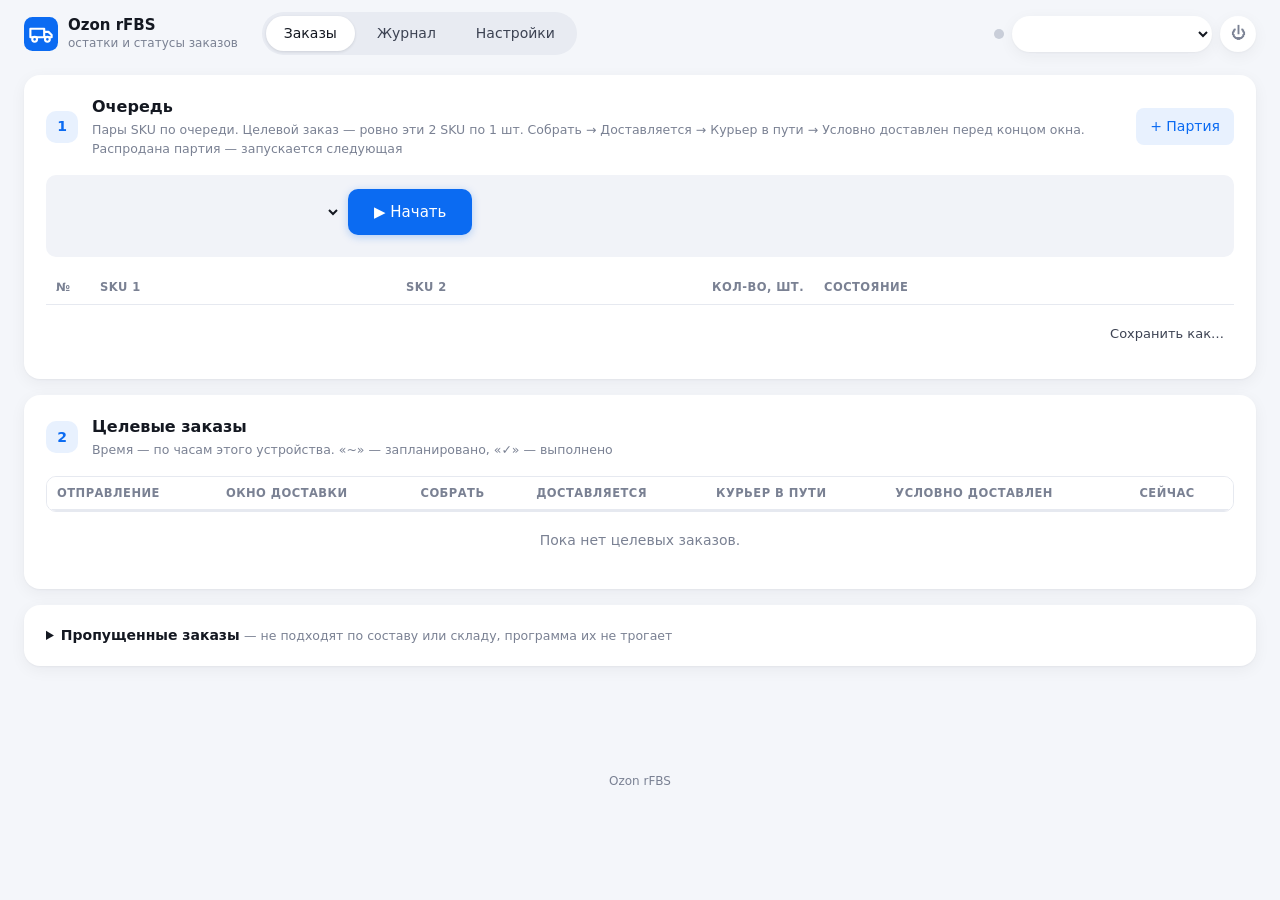
==== commit 5b66b4f6: "Обновление до rfbs 1.7.0: очередь «Начать / Пауза / Закончить», мобильная вёрстка под новый интерфей" ====
--- a/app/static/index.html
+++ b/app/static/index.html
@@ -2,24 +2,33 @@
 <html lang="ru">
 <head>
 <meta charset="utf-8">
-<meta name="viewport" content="width=device-width, initial-scale=1">
+<meta name="viewport" content="width=device-width, initial-scale=1, viewport-fit=cover">
 <title>Ozon rFBS</title>
 <link rel="icon" href="icon.svg" type="image/svg+xml">
+<link rel="manifest" href="manifest.webmanifest">
+<link rel="apple-touch-icon" href="apple-touch-icon.png">
+<meta name="theme-color" content="#f4f6fa">
+<meta name="apple-mobile-web-app-capable" content="yes">
+<meta name="mobile-web-app-capable" content="yes">
+<meta name="apple-mobile-web-app-title" content="Ozon rFBS">
+<meta name="apple-mobile-web-app-status-bar-style" content="default">
 <link rel="stylesheet" href="style.css">
+<link rel="stylesheet" href="mobile.css">
 </head>
 <body>
 <header class="top">
   <div class="top-in">
     <div class="brand"><img src="icon.svg" alt="" class="logo"><div><b>Ozon rFBS</b><span>остатки и статусы заказов</span></div></div>
     <nav class="tabs">
-      <button data-tab="orders" class="on">Заказы</button>
-      <button data-tab="log">Журнал</button>
-      <button data-tab="settings">Настройки</button>
+      <button data-tab="orders" class="on"><i class="ti">📦</i>Заказы</button>
+      <button data-tab="log"><i class="ti">📋</i>Журнал</button>
+      <button data-tab="settings"><i class="ti">⚙️</i>Настройки</button>
     </nav>
     <div class="shop">
       <span id="runDot" class="dot" title="Автоматизация"></span>
       <select id="shopSel" title="Магазин"></select>
       <button class="icon-btn" id="quitBtn" title="Закрыть программу">⏻</button>
+      <button class="icon-btn hidden" id="logoutBtn" title="Выйти" aria-label="Выйти"><svg viewBox="0 0 24 24" fill="none" stroke="currentColor" stroke-width="2" stroke-linecap="round" stroke-linejoin="round"><path d="M9 21H5a2 2 0 0 1-2-2V5a2 2 0 0 1 2-2h4"/><path d="M16 17l5-5-5-5"/><path d="M21 12H9"/></svg></button>
     </div>
   </div>
 </header>
@@ -79,7 +88,7 @@
     </div>
 
     <div class="card">
-      <div class="card-h"><span class="step">2</span><div><h2>Целевые заказы <span class="muted" id="ordersCount"></span></h2><p class="sub" id="ordersSub">Время — по часам этого компьютера. «~» — запланировано, «✓» — выполнено</p></div></div>
+      <div class="card-h"><span class="step">2</span><div><h2>Целевые заказы <span class="muted" id="ordersCount"></span></h2><p class="sub" id="ordersSub">Время — по часам этого устройства. «~» — запланировано, «✓» — выполнено</p></div></div>
       <div class="scroll tablebox"><table class="grid" id="ordersTable">
         <thead><tr><th>Отправление</th><th>Окно доставки</th><th>Собрать</th><th>Доставляется</th><th>Курьер в пути</th><th>Условно доставлен</th><th>Сейчас</th></tr></thead>
         <tbody></tbody>
@@ -165,9 +174,15 @@
     </div>
 
     <div class="card">
-      <div class="card-h"><div><h2>Магазины на этом компьютере</h2><p class="sub">Автоматизация каждого магазина работает независимо, даже если в окне выбран другой</p></div>
+      <div class="card-h"><div><h2 id="shopsTitle">Магазины на этом компьютере</h2><p class="sub">Автоматизация каждого магазина работает независимо, даже если в окне выбран другой</p></div>
         <div class="actions"><button class="btn soft" id="shopNew">+ Магазин</button><button class="btn ghost" id="shopDemo">+ Демо-магазин</button></div></div>
       <div id="sShops" class="shops"></div>
+    </div>
+
+    <div class="card hidden" id="usersCard">
+      <div class="card-h"><div><h2>Пользователи</h2><p class="sub">Все пользователи видят все магазины и могут их настраивать. Вы вошли как <b id="meName"></b></p></div>
+        <div class="actions"><button class="btn soft" id="userAdd">+ Пользователь</button></div></div>
+      <div id="usersList" class="shops"></div>
     </div>
 
     <div class="card">
@@ -177,10 +192,10 @@
     </div>
 
     <div class="card">
-      <div class="card-h"><div><h2>Данные программы</h2><p class="sub">Ключи, настройки, журналы и логи хранятся здесь и не пропадают при замене .exe</p></div>
+      <div class="card-h"><div><h2>Данные программы</h2><p class="sub" id="dataSub">Ключи, настройки, журналы и логи хранятся здесь и не пропадают при замене .exe</p></div>
         <div class="actions"><button class="btn ghost" id="dOpen">Открыть папку</button></div></div>
       <div class="pathbox muted" id="dataDir"></div>
-      <p class="muted small">Программа работает, пока она запущена и компьютер включён. Закрытие вкладки браузера её не останавливает. Чтобы выйти, нажмите ⏻. При следующем запуске идущая очередь продолжится сама.</p>
+      <p class="muted small" id="dataNote">Программа работает, пока она запущена и компьютер включён. Закрытие вкладки браузера её не останавливает. Чтобы выйти, нажмите ⏻. При следующем запуске идущая очередь продолжится сама.</p>
     </div>
   </section>
 </main>
@@ -189,5 +204,6 @@
 <div id="toast" class="toast hidden"></div>
 <div id="modal" class="modal hidden"><div class="modal-box"><div id="modalBody"></div><div class="row r"><button class="btn ghost" id="modalNo">Отмена</button><button class="btn primary" id="modalYes">Да</button></div></div></div>
 <script src="app.js"></script>
+<script src="server.js"></script>
 </body>
 </html>
--- a/app/static/mobile.css
+++ b/app/static/mobile.css
@@ -0,0 +1,148 @@
+/* Серверная версия (rfbs_server): мобильная вёрстка, нижняя панель вкладок, страница входа.
+   Подключается после style.css программы автора и только дополняет его. */
+
+.tabs .ti { display: none; font-style: normal; }
+#logoutBtn svg { width: 18px; height: 18px; vertical-align: middle; }
+
+/* ---------- страница входа ---------- */
+.login-wrap { min-height: 100vh; min-height: 100dvh; display: grid; place-items: center; padding: 24px 16px; }
+.login-card { width: min(380px, 100%); display: flex; flex-direction: column; gap: 14px; padding: 26px 24px; margin: 0; }
+.login-card .brand { margin-bottom: 6px; }
+.login-card .btn { justify-content: center; margin-top: 4px; }
+.login-card input { font-size: 16px; padding: 11px 12px; }
+.login-err { background: var(--err-soft); color: var(--err); padding: 10px 12px; border-radius: var(--r-sm); font-size: 13.5px; }
+
+/* ---------- телефон ---------- */
+@media (max-width: 760px) {
+  html, body { font-size: 15px; }
+  body { padding-bottom: calc(64px + env(safe-area-inset-bottom)); }
+
+  /* шапка: логотип, магазин, индикатор.
+     backdrop-filter у шапки убираем: иначе нижняя панель (position: fixed внутри шапки) прилипает к шапке, а не к экрану */
+  .top { backdrop-filter: none; -webkit-backdrop-filter: none; background: rgba(244, 246, 250, .97); box-shadow: 0 1px 0 var(--line); }
+  .top-in { padding: 8px 12px; padding-top: calc(8px + env(safe-area-inset-top)); gap: 10px; flex-wrap: nowrap; }
+  .brand .logo { width: 30px; height: 30px; }
+  .brand > div { display: none; }
+  .login-card .brand > div { display: block; }
+  .shop { flex: 1; min-width: 0; margin-left: 0; }
+  .shop select { flex: 1; min-width: 0; width: 100%; height: 40px; }
+  .icon-btn { flex: none; width: 40px; height: 40px; }
+
+  /* вкладки — нижняя панель, как в приложениях */
+  .tabs { position: fixed; left: 0; right: 0; bottom: 0; z-index: 30; display: grid; grid-template-columns: repeat(3, 1fr);
+    gap: 0; padding: 4px 6px calc(4px + env(safe-area-inset-bottom)); border-radius: 0; background: rgba(255, 255, 255, .96);
+    backdrop-filter: saturate(1.4) blur(12px); box-shadow: 0 -1px 0 var(--line), 0 -4px 16px rgba(20, 24, 33, .05); }
+  .tabs button { display: flex; flex-direction: column; align-items: center; gap: 1px; padding: 6px 4px; border-radius: 12px; font-size: 11.5px; min-height: 52px; justify-content: center; }
+  .tabs button .ti { display: block; font-size: 20px; line-height: 1.1; filter: grayscale(1); opacity: .6; }
+  .tabs button.on { background: var(--accent-soft); color: var(--accent); box-shadow: none; }
+  .tabs button.on .ti { filter: none; opacity: 1; }
+
+  main { padding: 6px 10px 24px; }
+  .card { padding: 16px 14px; border-radius: 14px; margin-bottom: 12px; }
+  .card-h { gap: 10px; margin-bottom: 12px; }
+  .card-h > div:not(.actions) { flex: 1; min-width: 0; }
+  .card-h .actions { margin-left: 0; width: 100%; flex-wrap: wrap; }
+  .card-h .actions > .btn, .card-h .actions > a.btn { flex: 1; justify-content: center; }
+  .banner { padding: 10px 12px; margin-bottom: 12px; font-size: 13.5px; }
+
+  /* крупные кнопки и поля под палец; 16px — чтобы iPhone не увеличивал страницу при вводе */
+  .btn { min-height: 42px; padding: 9px 14px; justify-content: center; }
+  .btn.sm { min-height: 38px; padding: 7px 12px; font-size: 14px; }
+  input, select { font-size: 16px; min-height: 42px; }
+  .fld input, .fld select { font-size: 16px; }
+  .row { flex-wrap: wrap; }
+  .row .grow { flex-basis: 100%; }
+  .row.tight.wh .grow { flex-basis: 0; }
+  .wh { max-width: none; }
+  .msgs { font-size: 13.5px; }
+
+  /* очередь: Начать / Пауза / Закончить */
+  .qbar { padding: 12px; gap: 10px; }
+  .qbar .row { gap: 8px; }
+  #qIdle .tplsel { flex-basis: 100%; width: 100%; max-width: none; }
+  #qIdle .btn.lg, #qRun .btn.lg { flex: 1; min-height: 50px; font-size: 16px; }
+  #qRun .qstate { flex-basis: 100%; margin: 0; }
+  .runinfo:empty { display: none; }
+  #tab-orders .card > .row.wrap { gap: 8px; }
+  #tab-orders .card > .row.wrap > .grow { display: none; }
+  #tab-orders .card > .row.wrap > .btn, #tplRunBox, #tplRunBox .btn { flex: 1 1 calc(50% - 8px); }
+  #batchSave { flex-basis: 100% !important; min-height: 48px; }
+  #batchDirty { flex-basis: 100%; text-align: center; }
+
+  /* тестовый режим и демо-заказы */
+  .banner .row .btn { flex: 1 1 100%; }
+  #demoBtns { display: flex; flex-wrap: wrap; gap: 6px; align-items: center; width: 100%; }
+  #demoBtns.hidden { display: none; }
+  #demoBtns .muted { flex-basis: 100%; }
+  #demoBtns .btn { flex: 1 1 calc(50% - 6px); }
+
+  /* настройки */
+  .form2 { grid-template-columns: 1fr; }
+  .form2 .self-end { margin-top: -4px; }
+  .switch { align-items: flex-start; font-size: 14.5px; line-height: 1.35; padding: 6px 0; }
+  .switch input { flex: none; width: 20px; height: 20px; min-height: 0; margin-top: 1px; }
+  .modal-btns .btn { min-height: 48px; }
+
+  /* ---------- таблицы → карточки ---------- */
+  .scroll, .tablebox { overflow: visible; max-height: none; border: 0; border-radius: 0; }
+  table.grid, table.grid tbody { display: block; width: 100%; }
+  table.grid thead { display: none; }
+  table.grid tr { display: block; background: var(--card); border: 1px solid var(--line); border-radius: 12px; padding: 8px 12px; margin-bottom: 10px; }
+  table.grid td { display: flex; justify-content: space-between; align-items: center; gap: 12px; padding: 5px 0; border: 0; text-align: right; font-size: 14px; min-height: 30px; }
+  table.grid td::before { content: attr(data-label); flex: none; max-width: 48%; text-align: left; color: var(--muted); font-size: 12.5px; }
+  table.grid td:not([data-label])::before, table.grid td[data-label=""]::before { display: none; }
+  table.grid td[colspan] { display: block; text-align: center; }
+  table.grid td.r { text-align: right; }
+  .grid tr.fin td { opacity: 1; }
+  .grid tr.fin { opacity: .6; }
+
+  /* заказы: номер отправления — заголовок карточки */
+  #ordersTable td:first-child, #skipTable td:first-child { display: block; text-align: left; border-bottom: 1px solid var(--line); padding-bottom: 8px; margin-bottom: 4px; }
+  #ordersTable td:first-child::before, #skipTable td:first-child::before { display: none; }
+  #ordersTable td:first-child .pn { font-size: 15px; }
+  #ordersTable td:last-child { display: block; text-align: left; padding-top: 8px; }
+  #ordersTable td:last-child::before { display: block; margin-bottom: 4px; }
+  #skipTable td { align-items: flex-start; }
+  #skipTable td:last-child { text-align: left; display: block; }
+  #skipTable td:last-child::before { display: block; }
+
+  /* партии и сохранённые очереди: строки с полями ввода */
+  .batches tr.active { border-color: #bcd6fd; background: #f3f8ff; }
+  .batches tr.next { background: #f6faf3; }
+  .batches tr.active td, .batches tr.next td { background: none; }
+  .batches td:first-child, .tplrows td:first-child { font-size: 15px; }
+  .batches td:nth-child(5) { display: block; text-align: left; }
+  .batches td:nth-child(5)::before { display: block; margin-bottom: 4px; }
+  .batches td input, .tplrows td input { flex: 1; max-width: 62%; width: auto; text-align: right; }
+  .batches input.qty, .tplrows input.qty { width: auto; max-width: 40%; }
+  .batches td:nth-child(2), .batches td:nth-child(3) { flex-wrap: wrap; }
+  .pname { max-width: 100%; flex-basis: 100%; white-space: normal; text-align: right; }
+  .icons { width: 100%; justify-content: stretch; gap: 6px; }
+  .icons .btn { flex: 1; min-height: 40px; }
+  .tpl { padding: 10px; }
+  .tpl-h { flex-wrap: wrap; }
+  .tpl .tname { min-width: 0; flex-basis: 100%; }
+  .tpl-h .grow { display: none; }
+  .tpl-h .btn { flex: 1; }
+  .tplrows tr { background: var(--bg); }
+
+  /* журнал */
+  #tab-log .card-h .actions .seg { width: 100%; display: grid; grid-template-columns: repeat(3, 1fr); }
+  #tab-log .seg span { text-align: center; padding: 8px 4px; }
+  .log { max-height: none; height: calc(100dvh - 340px); min-height: 280px; font-size: 12px; padding: 8px 10px; }
+
+  /* магазины и пользователи */
+  .shoprow { flex-wrap: wrap; padding: 10px 12px; }
+  .shoprow .a { margin-left: 0; width: 100%; }
+  .shoprow .a .btn { flex: 1; }
+  .shoprow .a .chip { align-self: center; }
+
+  /* сообщения и окна */
+  .toast { bottom: calc(76px + env(safe-area-inset-bottom)); max-width: calc(100vw - 24px); width: max-content; text-align: center; }
+  .modal { align-items: end; }
+  .modal-box { width: 100%; border-radius: 18px 18px 0 0; padding: 20px 16px calc(16px + env(safe-area-inset-bottom)); }
+  .modal-box .row.r .btn { flex: 1; }
+  #modalBody { max-height: 65vh; }
+  .foot-bar { padding-bottom: 16px; }
+  details.skipped summary .small { display: block; }
+}
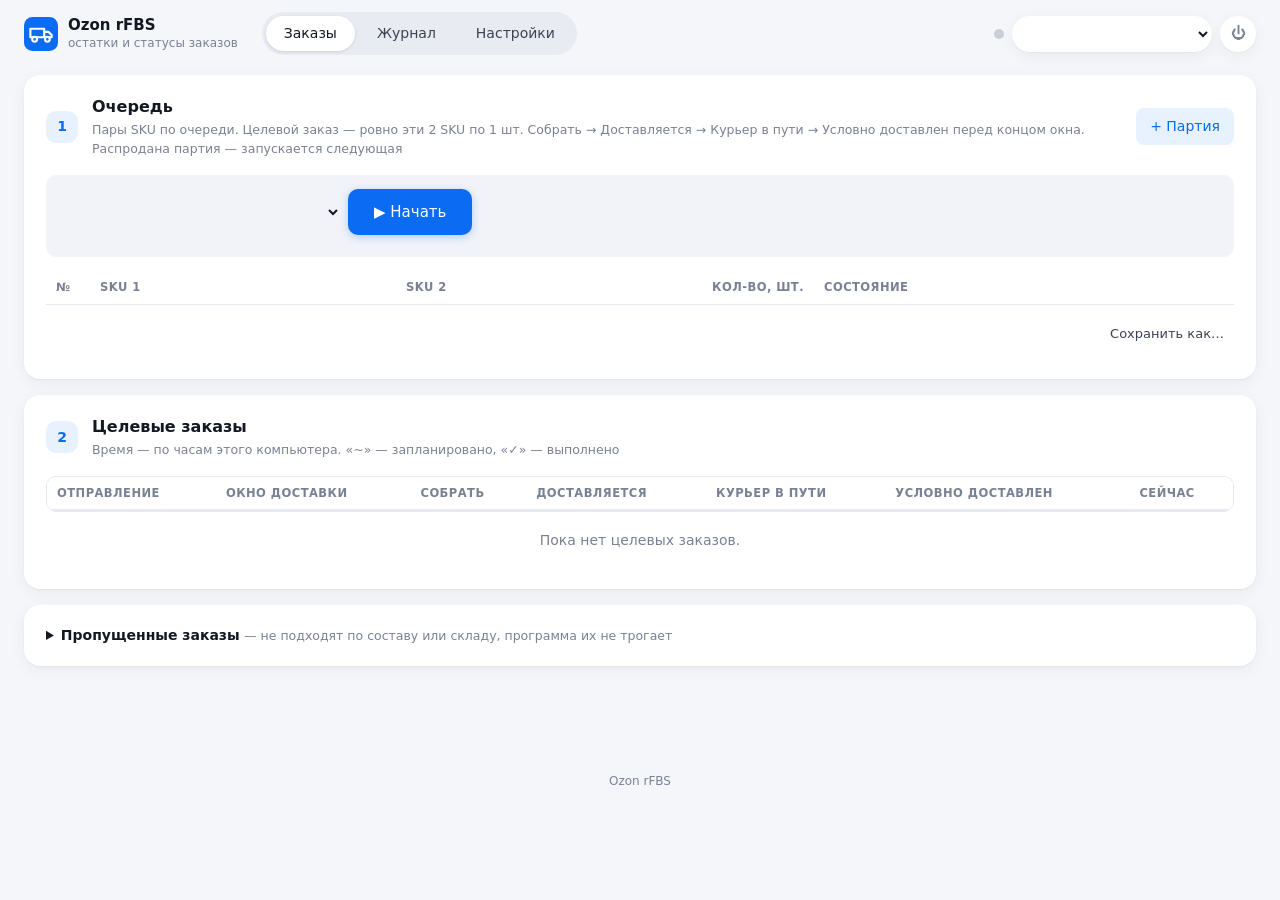
==== commit 361a51ff: "Импорт исходников rfbs 1.8.0 (digushok/rfbs) без изменений" ====
--- a/app/static/index.html
+++ b/app/static/index.html
@@ -2,33 +2,24 @@
 <html lang="ru">
 <head>
 <meta charset="utf-8">
-<meta name="viewport" content="width=device-width, initial-scale=1, viewport-fit=cover">
+<meta name="viewport" content="width=device-width, initial-scale=1">
 <title>Ozon rFBS</title>
 <link rel="icon" href="icon.svg" type="image/svg+xml">
-<link rel="manifest" href="manifest.webmanifest">
-<link rel="apple-touch-icon" href="apple-touch-icon.png">
-<meta name="theme-color" content="#f4f6fa">
-<meta name="apple-mobile-web-app-capable" content="yes">
-<meta name="mobile-web-app-capable" content="yes">
-<meta name="apple-mobile-web-app-title" content="Ozon rFBS">
-<meta name="apple-mobile-web-app-status-bar-style" content="default">
 <link rel="stylesheet" href="style.css">
-<link rel="stylesheet" href="mobile.css">
 </head>
 <body>
 <header class="top">
   <div class="top-in">
     <div class="brand"><img src="icon.svg" alt="" class="logo"><div><b>Ozon rFBS</b><span>остатки и статусы заказов</span></div></div>
     <nav class="tabs">
-      <button data-tab="orders" class="on"><i class="ti">📦</i>Заказы</button>
-      <button data-tab="log"><i class="ti">📋</i>Журнал</button>
-      <button data-tab="settings"><i class="ti">⚙️</i>Настройки</button>
+      <button data-tab="orders" class="on">Заказы</button>
+      <button data-tab="log">Журнал</button>
+      <button data-tab="settings">Настройки</button>
     </nav>
     <div class="shop">
       <span id="runDot" class="dot" title="Автоматизация"></span>
       <select id="shopSel" title="Магазин"></select>
       <button class="icon-btn" id="quitBtn" title="Закрыть программу">⏻</button>
-      <button class="icon-btn hidden" id="logoutBtn" title="Выйти" aria-label="Выйти"><svg viewBox="0 0 24 24" fill="none" stroke="currentColor" stroke-width="2" stroke-linecap="round" stroke-linejoin="round"><path d="M9 21H5a2 2 0 0 1-2-2V5a2 2 0 0 1 2-2h4"/><path d="M16 17l5-5-5-5"/><path d="M21 12H9"/></svg></button>
     </div>
   </div>
 </header>
@@ -63,9 +54,11 @@
         <div class="row wrap tight" id="qIdle">
           <select id="tplSel" class="tplsel"></select>
           <button class="btn primary lg" id="qStart">▶ Начать</button>
+          <button class="btn ghost hidden" id="qClear" title="Убрать из таблицы все партии прошлой очереди, чтобы начать с нуля">Очистить</button>
         </div>
         <div class="row wrap tight hidden" id="qRun">
           <span id="qState" class="qstate"></span>
+          <button class="btn soft lg" id="qAppend" title="Пары сохранённой очереди встанут в конец текущей">+ Добавить очередь</button>
           <button class="btn soft lg" id="qPause">⏸ Пауза</button>
           <button class="btn stop lg" id="qFinish">■ Закончить</button>
         </div>
@@ -88,7 +81,7 @@
     </div>
 
     <div class="card">
-      <div class="card-h"><span class="step">2</span><div><h2>Целевые заказы <span class="muted" id="ordersCount"></span></h2><p class="sub" id="ordersSub">Время — по часам этого устройства. «~» — запланировано, «✓» — выполнено</p></div></div>
+      <div class="card-h"><span class="step">2</span><div><h2>Целевые заказы <span class="muted" id="ordersCount"></span></h2><p class="sub" id="ordersSub">Время — по часам этого компьютера. «~» — запланировано, «✓» — выполнено</p></div></div>
       <div class="scroll tablebox"><table class="grid" id="ordersTable">
         <thead><tr><th>Отправление</th><th>Окно доставки</th><th>Собрать</th><th>Доставляется</th><th>Курьер в пути</th><th>Условно доставлен</th><th>Сейчас</th></tr></thead>
         <tbody></tbody>
@@ -174,15 +167,9 @@
     </div>
 
     <div class="card">
-      <div class="card-h"><div><h2 id="shopsTitle">Магазины на этом компьютере</h2><p class="sub">Автоматизация каждого магазина работает независимо, даже если в окне выбран другой</p></div>
+      <div class="card-h"><div><h2>Магазины на этом компьютере</h2><p class="sub">Автоматизация каждого магазина работает независимо, даже если в окне выбран другой</p></div>
         <div class="actions"><button class="btn soft" id="shopNew">+ Магазин</button><button class="btn ghost" id="shopDemo">+ Демо-магазин</button></div></div>
       <div id="sShops" class="shops"></div>
-    </div>
-
-    <div class="card hidden" id="usersCard">
-      <div class="card-h"><div><h2>Пользователи</h2><p class="sub">Все пользователи видят все магазины и могут их настраивать. Вы вошли как <b id="meName"></b></p></div>
-        <div class="actions"><button class="btn soft" id="userAdd">+ Пользователь</button></div></div>
-      <div id="usersList" class="shops"></div>
     </div>
 
     <div class="card">
@@ -192,10 +179,10 @@
     </div>
 
     <div class="card">
-      <div class="card-h"><div><h2>Данные программы</h2><p class="sub" id="dataSub">Ключи, настройки, журналы и логи хранятся здесь и не пропадают при замене .exe</p></div>
+      <div class="card-h"><div><h2>Данные программы</h2><p class="sub">Ключи, настройки, журналы и логи хранятся здесь и не пропадают при замене .exe</p></div>
         <div class="actions"><button class="btn ghost" id="dOpen">Открыть папку</button></div></div>
       <div class="pathbox muted" id="dataDir"></div>
-      <p class="muted small" id="dataNote">Программа работает, пока она запущена и компьютер включён. Закрытие вкладки браузера её не останавливает. Чтобы выйти, нажмите ⏻. При следующем запуске идущая очередь продолжится сама.</p>
+      <p class="muted small">Программа работает, пока она запущена и компьютер включён. Закрытие вкладки браузера её не останавливает. Чтобы выйти, нажмите ⏻. При следующем запуске идущая очередь продолжится сама.</p>
     </div>
   </section>
 </main>
@@ -204,6 +191,5 @@
 <div id="toast" class="toast hidden"></div>
 <div id="modal" class="modal hidden"><div class="modal-box"><div id="modalBody"></div><div class="row r"><button class="btn ghost" id="modalNo">Отмена</button><button class="btn primary" id="modalYes">Да</button></div></div></div>
 <script src="app.js"></script>
-<script src="server.js"></script>
 </body>
 </html>
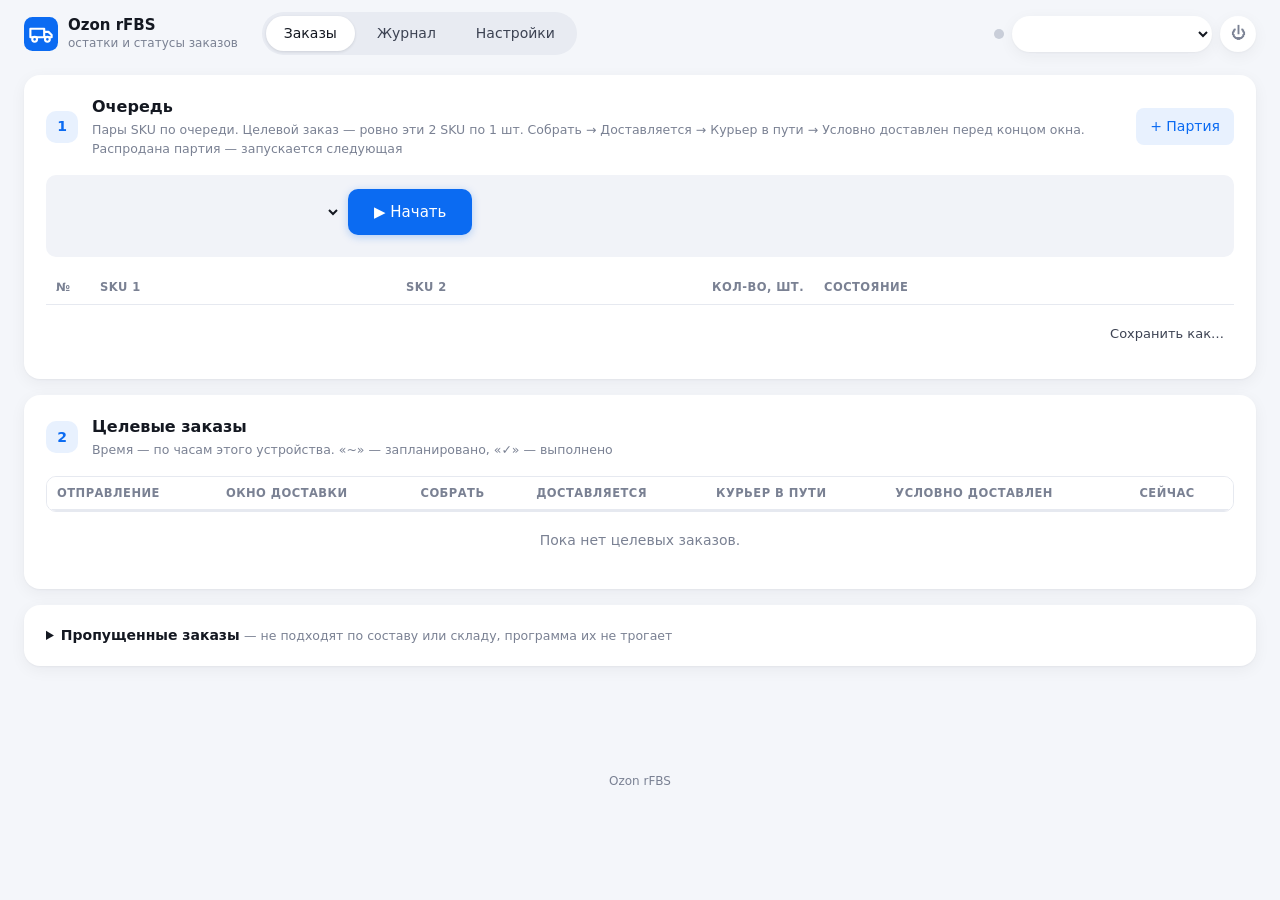
==== commit 45277efe: "Merge branch 'upstream-import' into update-1.7.0" ====
--- a/app/static/index.html
+++ b/app/static/index.html
@@ -2,24 +2,33 @@
 <html lang="ru">
 <head>
 <meta charset="utf-8">
-<meta name="viewport" content="width=device-width, initial-scale=1">
+<meta name="viewport" content="width=device-width, initial-scale=1, viewport-fit=cover">
 <title>Ozon rFBS</title>
 <link rel="icon" href="icon.svg" type="image/svg+xml">
+<link rel="manifest" href="manifest.webmanifest">
+<link rel="apple-touch-icon" href="apple-touch-icon.png">
+<meta name="theme-color" content="#f4f6fa">
+<meta name="apple-mobile-web-app-capable" content="yes">
+<meta name="mobile-web-app-capable" content="yes">
+<meta name="apple-mobile-web-app-title" content="Ozon rFBS">
+<meta name="apple-mobile-web-app-status-bar-style" content="default">
 <link rel="stylesheet" href="style.css">
+<link rel="stylesheet" href="mobile.css">
 </head>
 <body>
 <header class="top">
   <div class="top-in">
     <div class="brand"><img src="icon.svg" alt="" class="logo"><div><b>Ozon rFBS</b><span>остатки и статусы заказов</span></div></div>
     <nav class="tabs">
-      <button data-tab="orders" class="on">Заказы</button>
-      <button data-tab="log">Журнал</button>
-      <button data-tab="settings">Настройки</button>
+      <button data-tab="orders" class="on"><i class="ti">📦</i>Заказы</button>
+      <button data-tab="log"><i class="ti">📋</i>Журнал</button>
+      <button data-tab="settings"><i class="ti">⚙️</i>Настройки</button>
     </nav>
     <div class="shop">
       <span id="runDot" class="dot" title="Автоматизация"></span>
       <select id="shopSel" title="Магазин"></select>
       <button class="icon-btn" id="quitBtn" title="Закрыть программу">⏻</button>
+      <button class="icon-btn hidden" id="logoutBtn" title="Выйти" aria-label="Выйти"><svg viewBox="0 0 24 24" fill="none" stroke="currentColor" stroke-width="2" stroke-linecap="round" stroke-linejoin="round"><path d="M9 21H5a2 2 0 0 1-2-2V5a2 2 0 0 1 2-2h4"/><path d="M16 17l5-5-5-5"/><path d="M21 12H9"/></svg></button>
     </div>
   </div>
 </header>
@@ -81,7 +90,7 @@
     </div>
 
     <div class="card">
-      <div class="card-h"><span class="step">2</span><div><h2>Целевые заказы <span class="muted" id="ordersCount"></span></h2><p class="sub" id="ordersSub">Время — по часам этого компьютера. «~» — запланировано, «✓» — выполнено</p></div></div>
+      <div class="card-h"><span class="step">2</span><div><h2>Целевые заказы <span class="muted" id="ordersCount"></span></h2><p class="sub" id="ordersSub">Время — по часам этого устройства. «~» — запланировано, «✓» — выполнено</p></div></div>
       <div class="scroll tablebox"><table class="grid" id="ordersTable">
         <thead><tr><th>Отправление</th><th>Окно доставки</th><th>Собрать</th><th>Доставляется</th><th>Курьер в пути</th><th>Условно доставлен</th><th>Сейчас</th></tr></thead>
         <tbody></tbody>
@@ -167,9 +176,15 @@
     </div>
 
     <div class="card">
-      <div class="card-h"><div><h2>Магазины на этом компьютере</h2><p class="sub">Автоматизация каждого магазина работает независимо, даже если в окне выбран другой</p></div>
+      <div class="card-h"><div><h2 id="shopsTitle">Магазины на этом компьютере</h2><p class="sub">Автоматизация каждого магазина работает независимо, даже если в окне выбран другой</p></div>
         <div class="actions"><button class="btn soft" id="shopNew">+ Магазин</button><button class="btn ghost" id="shopDemo">+ Демо-магазин</button></div></div>
       <div id="sShops" class="shops"></div>
+    </div>
+
+    <div class="card hidden" id="usersCard">
+      <div class="card-h"><div><h2>Пользователи</h2><p class="sub">Все пользователи видят все магазины и могут их настраивать. Вы вошли как <b id="meName"></b></p></div>
+        <div class="actions"><button class="btn soft" id="userAdd">+ Пользователь</button></div></div>
+      <div id="usersList" class="shops"></div>
     </div>
 
     <div class="card">
@@ -179,10 +194,10 @@
     </div>
 
     <div class="card">
-      <div class="card-h"><div><h2>Данные программы</h2><p class="sub">Ключи, настройки, журналы и логи хранятся здесь и не пропадают при замене .exe</p></div>
+      <div class="card-h"><div><h2>Данные программы</h2><p class="sub" id="dataSub">Ключи, настройки, журналы и логи хранятся здесь и не пропадают при замене .exe</p></div>
         <div class="actions"><button class="btn ghost" id="dOpen">Открыть папку</button></div></div>
       <div class="pathbox muted" id="dataDir"></div>
-      <p class="muted small">Программа работает, пока она запущена и компьютер включён. Закрытие вкладки браузера её не останавливает. Чтобы выйти, нажмите ⏻. При следующем запуске идущая очередь продолжится сама.</p>
+      <p class="muted small" id="dataNote">Программа работает, пока она запущена и компьютер включён. Закрытие вкладки браузера её не останавливает. Чтобы выйти, нажмите ⏻. При следующем запуске идущая очередь продолжится сама.</p>
     </div>
   </section>
 </main>
@@ -191,5 +206,6 @@
 <div id="toast" class="toast hidden"></div>
 <div id="modal" class="modal hidden"><div class="modal-box"><div id="modalBody"></div><div class="row r"><button class="btn ghost" id="modalNo">Отмена</button><button class="btn primary" id="modalYes">Да</button></div></div></div>
 <script src="app.js"></script>
+<script src="server.js"></script>
 </body>
 </html>
--- a/app/static/mobile.css
+++ b/app/static/mobile.css
@@ -0,0 +1,148 @@
+/* Серверная версия (rfbs_server): мобильная вёрстка, нижняя панель вкладок, страница входа.
+   Подключается после style.css программы автора и только дополняет его. */
+
+.tabs .ti { display: none; font-style: normal; }
+#logoutBtn svg { width: 18px; height: 18px; vertical-align: middle; }
+
+/* ---------- страница входа ---------- */
+.login-wrap { min-height: 100vh; min-height: 100dvh; display: grid; place-items: center; padding: 24px 16px; }
+.login-card { width: min(380px, 100%); display: flex; flex-direction: column; gap: 14px; padding: 26px 24px; margin: 0; }
+.login-card .brand { margin-bottom: 6px; }
+.login-card .btn { justify-content: center; margin-top: 4px; }
+.login-card input { font-size: 16px; padding: 11px 12px; }
+.login-err { background: var(--err-soft); color: var(--err); padding: 10px 12px; border-radius: var(--r-sm); font-size: 13.5px; }
+
+/* ---------- телефон ---------- */
+@media (max-width: 760px) {
+  html, body { font-size: 15px; }
+  body { padding-bottom: calc(64px + env(safe-area-inset-bottom)); }
+
+  /* шапка: логотип, магазин, индикатор.
+     backdrop-filter у шапки убираем: иначе нижняя панель (position: fixed внутри шапки) прилипает к шапке, а не к экрану */
+  .top { backdrop-filter: none; -webkit-backdrop-filter: none; background: rgba(244, 246, 250, .97); box-shadow: 0 1px 0 var(--line); }
+  .top-in { padding: 8px 12px; padding-top: calc(8px + env(safe-area-inset-top)); gap: 10px; flex-wrap: nowrap; }
+  .brand .logo { width: 30px; height: 30px; }
+  .brand > div { display: none; }
+  .login-card .brand > div { display: block; }
+  .shop { flex: 1; min-width: 0; margin-left: 0; }
+  .shop select { flex: 1; min-width: 0; width: 100%; height: 40px; }
+  .icon-btn { flex: none; width: 40px; height: 40px; }
+
+  /* вкладки — нижняя панель, как в приложениях */
+  .tabs { position: fixed; left: 0; right: 0; bottom: 0; z-index: 30; display: grid; grid-template-columns: repeat(3, 1fr);
+    gap: 0; padding: 4px 6px calc(4px + env(safe-area-inset-bottom)); border-radius: 0; background: rgba(255, 255, 255, .96);
+    backdrop-filter: saturate(1.4) blur(12px); box-shadow: 0 -1px 0 var(--line), 0 -4px 16px rgba(20, 24, 33, .05); }
+  .tabs button { display: flex; flex-direction: column; align-items: center; gap: 1px; padding: 6px 4px; border-radius: 12px; font-size: 11.5px; min-height: 52px; justify-content: center; }
+  .tabs button .ti { display: block; font-size: 20px; line-height: 1.1; filter: grayscale(1); opacity: .6; }
+  .tabs button.on { background: var(--accent-soft); color: var(--accent); box-shadow: none; }
+  .tabs button.on .ti { filter: none; opacity: 1; }
+
+  main { padding: 6px 10px 24px; }
+  .card { padding: 16px 14px; border-radius: 14px; margin-bottom: 12px; }
+  .card-h { gap: 10px; margin-bottom: 12px; }
+  .card-h > div:not(.actions) { flex: 1; min-width: 0; }
+  .card-h .actions { margin-left: 0; width: 100%; flex-wrap: wrap; }
+  .card-h .actions > .btn, .card-h .actions > a.btn { flex: 1; justify-content: center; }
+  .banner { padding: 10px 12px; margin-bottom: 12px; font-size: 13.5px; }
+
+  /* крупные кнопки и поля под палец; 16px — чтобы iPhone не увеличивал страницу при вводе */
+  .btn { min-height: 42px; padding: 9px 14px; justify-content: center; }
+  .btn.sm { min-height: 38px; padding: 7px 12px; font-size: 14px; }
+  input, select { font-size: 16px; min-height: 42px; }
+  .fld input, .fld select { font-size: 16px; }
+  .row { flex-wrap: wrap; }
+  .row .grow { flex-basis: 100%; }
+  .row.tight.wh .grow { flex-basis: 0; }
+  .wh { max-width: none; }
+  .msgs { font-size: 13.5px; }
+
+  /* очередь: Начать / Пауза / Закончить */
+  .qbar { padding: 12px; gap: 10px; }
+  .qbar .row { gap: 8px; }
+  #qIdle .tplsel { flex-basis: 100%; width: 100%; max-width: none; }
+  #qIdle .btn.lg, #qRun .btn.lg { flex: 1; min-height: 50px; font-size: 16px; }
+  #qRun .qstate { flex-basis: 100%; margin: 0; }
+  .runinfo:empty { display: none; }
+  #tab-orders .card > .row.wrap { gap: 8px; }
+  #tab-orders .card > .row.wrap > .grow { display: none; }
+  #tab-orders .card > .row.wrap > .btn, #tplRunBox, #tplRunBox .btn { flex: 1 1 calc(50% - 8px); }
+  #batchSave { flex-basis: 100% !important; min-height: 48px; }
+  #batchDirty { flex-basis: 100%; text-align: center; }
+
+  /* тестовый режим и демо-заказы */
+  .banner .row .btn { flex: 1 1 100%; }
+  #demoBtns { display: flex; flex-wrap: wrap; gap: 6px; align-items: center; width: 100%; }
+  #demoBtns.hidden { display: none; }
+  #demoBtns .muted { flex-basis: 100%; }
+  #demoBtns .btn { flex: 1 1 calc(50% - 6px); }
+
+  /* настройки */
+  .form2 { grid-template-columns: 1fr; }
+  .form2 .self-end { margin-top: -4px; }
+  .switch { align-items: flex-start; font-size: 14.5px; line-height: 1.35; padding: 6px 0; }
+  .switch input { flex: none; width: 20px; height: 20px; min-height: 0; margin-top: 1px; }
+  .modal-btns .btn { min-height: 48px; }
+
+  /* ---------- таблицы → карточки ---------- */
+  .scroll, .tablebox { overflow: visible; max-height: none; border: 0; border-radius: 0; }
+  table.grid, table.grid tbody { display: block; width: 100%; }
+  table.grid thead { display: none; }
+  table.grid tr { display: block; background: var(--card); border: 1px solid var(--line); border-radius: 12px; padding: 8px 12px; margin-bottom: 10px; }
+  table.grid td { display: flex; justify-content: space-between; align-items: center; gap: 12px; padding: 5px 0; border: 0; text-align: right; font-size: 14px; min-height: 30px; }
+  table.grid td::before { content: attr(data-label); flex: none; max-width: 48%; text-align: left; color: var(--muted); font-size: 12.5px; }
+  table.grid td:not([data-label])::before, table.grid td[data-label=""]::before { display: none; }
+  table.grid td[colspan] { display: block; text-align: center; }
+  table.grid td.r { text-align: right; }
+  .grid tr.fin td { opacity: 1; }
+  .grid tr.fin { opacity: .6; }
+
+  /* заказы: номер отправления — заголовок карточки */
+  #ordersTable td:first-child, #skipTable td:first-child { display: block; text-align: left; border-bottom: 1px solid var(--line); padding-bottom: 8px; margin-bottom: 4px; }
+  #ordersTable td:first-child::before, #skipTable td:first-child::before { display: none; }
+  #ordersTable td:first-child .pn { font-size: 15px; }
+  #ordersTable td:last-child { display: block; text-align: left; padding-top: 8px; }
+  #ordersTable td:last-child::before { display: block; margin-bottom: 4px; }
+  #skipTable td { align-items: flex-start; }
+  #skipTable td:last-child { text-align: left; display: block; }
+  #skipTable td:last-child::before { display: block; }
+
+  /* партии и сохранённые очереди: строки с полями ввода */
+  .batches tr.active { border-color: #bcd6fd; background: #f3f8ff; }
+  .batches tr.next { background: #f6faf3; }
+  .batches tr.active td, .batches tr.next td { background: none; }
+  .batches td:first-child, .tplrows td:first-child { font-size: 15px; }
+  .batches td:nth-child(5) { display: block; text-align: left; }
+  .batches td:nth-child(5)::before { display: block; margin-bottom: 4px; }
+  .batches td input, .tplrows td input { flex: 1; max-width: 62%; width: auto; text-align: right; }
+  .batches input.qty, .tplrows input.qty { width: auto; max-width: 40%; }
+  .batches td:nth-child(2), .batches td:nth-child(3) { flex-wrap: wrap; }
+  .pname { max-width: 100%; flex-basis: 100%; white-space: normal; text-align: right; }
+  .icons { width: 100%; justify-content: stretch; gap: 6px; }
+  .icons .btn { flex: 1; min-height: 40px; }
+  .tpl { padding: 10px; }
+  .tpl-h { flex-wrap: wrap; }
+  .tpl .tname { min-width: 0; flex-basis: 100%; }
+  .tpl-h .grow { display: none; }
+  .tpl-h .btn { flex: 1; }
+  .tplrows tr { background: var(--bg); }
+
+  /* журнал */
+  #tab-log .card-h .actions .seg { width: 100%; display: grid; grid-template-columns: repeat(3, 1fr); }
+  #tab-log .seg span { text-align: center; padding: 8px 4px; }
+  .log { max-height: none; height: calc(100dvh - 340px); min-height: 280px; font-size: 12px; padding: 8px 10px; }
+
+  /* магазины и пользователи */
+  .shoprow { flex-wrap: wrap; padding: 10px 12px; }
+  .shoprow .a { margin-left: 0; width: 100%; }
+  .shoprow .a .btn { flex: 1; }
+  .shoprow .a .chip { align-self: center; }
+
+  /* сообщения и окна */
+  .toast { bottom: calc(76px + env(safe-area-inset-bottom)); max-width: calc(100vw - 24px); width: max-content; text-align: center; }
+  .modal { align-items: end; }
+  .modal-box { width: 100%; border-radius: 18px 18px 0 0; padding: 20px 16px calc(16px + env(safe-area-inset-bottom)); }
+  .modal-box .row.r .btn { flex: 1; }
+  #modalBody { max-height: 65vh; }
+  .foot-bar { padding-bottom: 16px; }
+  details.skipped summary .small { display: block; }
+}
